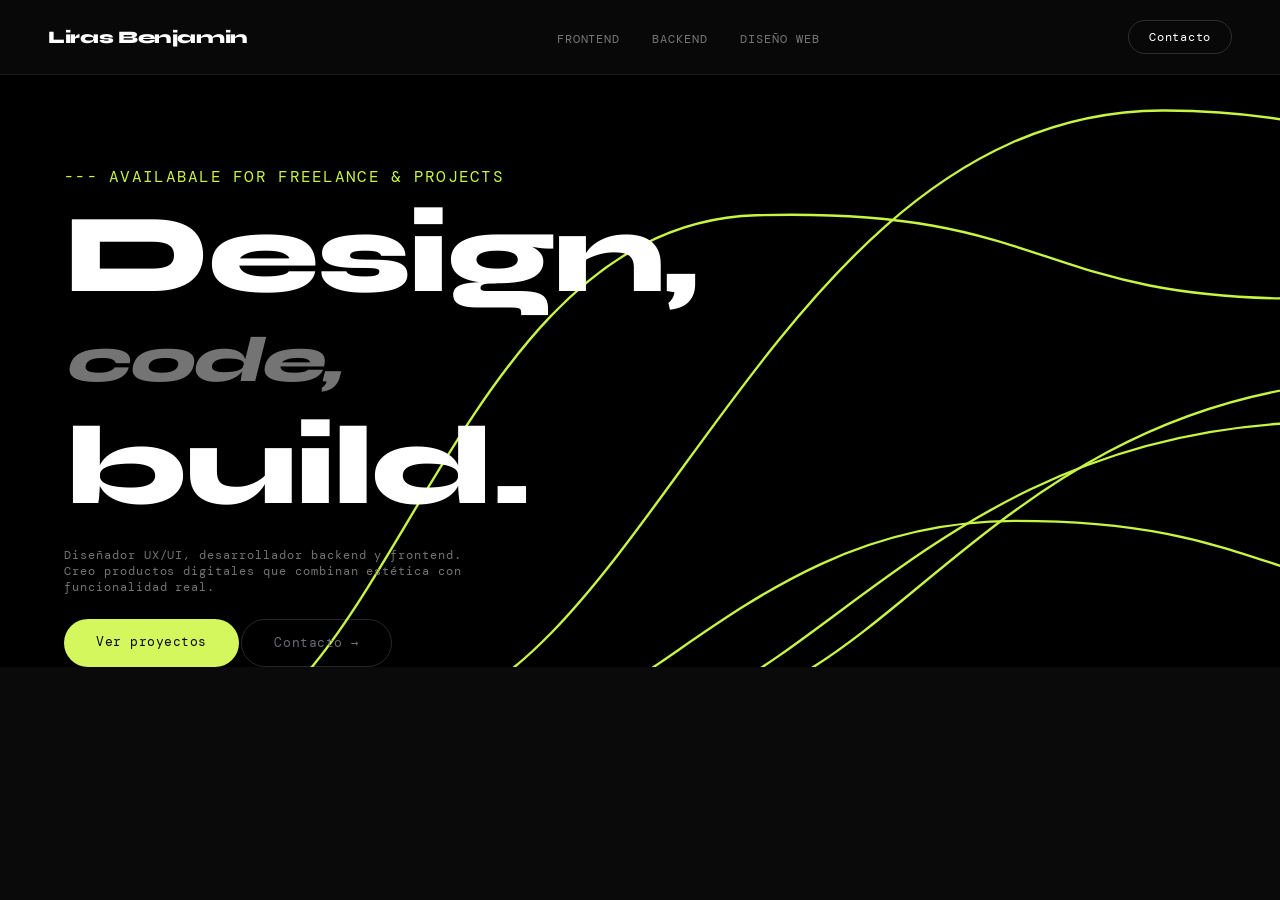
==== index.html @ fb59915f "Inicio completado empezamos con el about me" ====
<head>
<meta charset="UTF-8">
<meta name="viewport" content="width=device-width, initial-scale=1.0">
<title>Document</title>
<link rel="stylesheet" href="style.css">
<link rel="preconnect" href="https://fonts.googleapis.com">
<link rel="preconnect" href="https://fonts.gstatic.com" crossorigin>
<link href="https://fonts.googleapis.com/css2?family=Syne:wght@400;600;700;800&family=DM+Mono:ital,wght@0,300;0,400;1,300&family=DM+Sans:ital,wght@0,300;0,400;1,300&display=swap" rel="stylesheet">
</head>
<body>
    <header>
        <div class="headera">
            <a href="#" class="titulo">Liras Benjamin</a>
            <nav class="conocimientos">
            <ul class="listaHeader">
                <li><a href="">Frontend</a></li>
                <li><a href="">Backend</a></li>
                <li><a href="">Diseño Web</a></li>
            </ul>
            </nav>
            <a href="" class="header-cta">Contacto</a>
        </div>
    </header>
    <main>
        <div class="inicio">
            <div class="subtitulo">
                <a>--- AVAILABALE FOR FREELANCE & PROJECTS</a>
            </div>
            <div class="titulos">
                <h1 class="grande">Design,</h1>
                <h2 class="medio">code,</h2>
                <h1 class="grande">build.</h1>
            </div>
            <div class="descripcion">
                <p>Diseñador UX/UI, desarrollador backend y frontend. Creo productos digitales que combinan estética con funcionalidad real.</p>
            </div>
            <div class="botones">
                <a href="" class="btn-primary">Ver proyectos</a>
                <a href="" class="btn-ghost">Contacto →</a>
            </div>
        </div>
        <div class="about-me">
            <div class="detalle"></div>
        </div>
    </main>
</body>
---- style.css ----
* {
    margin: 0;
    padding: 0;
    box-sizing: border-box;
}

body {
    font-family: 'DM Sans', sans-serif;
    background-color: #0a0a0b;
}

h1, h2, h3 {
    font-family: 'Syne', sans-serif;
}

header {
    position: fixed;
    top: 0; left: 0; right: 0;
    z-index: 100;
    border-bottom: 1px solid rgba(255,255,255,0.07);
    background: rgba(10,10,11,0.85);
    backdrop-filter: blur(20px);
}

.headera {
    display: flex;
    flex-direction: row;
    align-items: center;
    justify-content: space-between;
    padding: 1.25rem 3rem;
}

.titulo {
    font-family: 'Syne', sans-serif;
    font-weight: 800;
    font-size: 1.1rem;
    letter-spacing: -0.02em;
    color: white;
    text-decoration: none;
}


.conocimientos {
    display: flex;
    align-items: center;
}

.listaHeader {
    display: flex;
    gap: 2rem;
    list-style: none;
}

.listaHeader li a {
    font-family: 'DM Mono', monospace;
    font-size: 0.75rem;
    color: rgba(255,255,255,0.45);
    text-decoration: none;
    letter-spacing: 0.08em;
    text-transform: uppercase;
    transition: color 0.2s;
}

.listaHeader li a:hover {
    color: #c8f542;
}

.header-cta {
    font-family: 'DM Mono', monospace;
    font-size: 0.75rem;
    padding: 0.5rem 1.25rem;
    border: 1px solid rgba(255,255,255,0.15);
    border-radius: 100px;
    color: white;
    text-decoration: none;
    letter-spacing: 0.06em;
    transition: all 0.2s;
}

.header-cta:hover {
    border-color: #c8f542;
    color: #c8f542;
}

main{
    padding-left: 5%;
    padding-top: 13%;
    background-image: url(images/Curve\ Line.svg);
    background-size: cover;
    min-width: 100%;
}

main .inicio{
    display: flex;
    flex-direction: column;
    justify-content: space-between;
}

main .inicio .subtitulo{
    color: #c8f542;
    font-family: 'DM Mono', monospace;
    font-size: 1em;
    letter-spacing: 0.08em;
    text-decoration: none;
}

main .inicio .titulos .grande{
    font-family: 'Syne', sans-serif;
    font-weight: 800;
    letter-spacing: -0.02em;
    color: white;
    font-size: 7em;
}
main .inicio .titulos .medio{
    font-family: 'Syne', sans-serif;
    font-weight: 800;
    letter-spacing: -0.02em;
    color: rgb(116, 116, 116);
    font-size: 4em;
    font-style: italic;
}

main .inicio .descripcion{
    padding-top: 1%;
    color: rgb(116, 116, 116);
    font-family: 'DM Mono', monospace;
    font-size: 0.75rem;
    letter-spacing: 0.08em;
    width: 35%;
}
.botones{
    padding-top: 2%;
    display: flex;
    justify-content: space-between;
    max-width: 27%;
}
.botones .btn-primary {
    font-family: 'DM Mono', monospace;
    font-size: 0.8rem;
    padding: 0.9rem 2rem;
    color: #0a0a0b;
    border: none;
    border-radius: 100px;
    cursor: pointer;
    letter-spacing: 0.04em;
    text-decoration: none;
    font-weight: 400;
    transition: all 0.2s;
    display: inline-block;
    background: #d4f75e;
  }

  .btn-primary:hover {
    background: #d4f75e;
    transform: translateY(-1px);
  }

  .btn-ghost {
    font-family: 'DM Mono', monospace;
    font-size: 0.8rem;
    padding: 0.9rem 2rem;
    background: transparent;
    color: #6b6b72;
    border: 1px solid rgba(255,255,255,0.15);
    border-radius: 100px;
    cursor: pointer;
    letter-spacing: 0.04em;
    text-decoration: none;
    transition: all 0.2s;
    display: inline-block;
  }

  .btn-ghost:hover {
    border-color: #6b6b72;
    color: #e8e6e1;;
  }
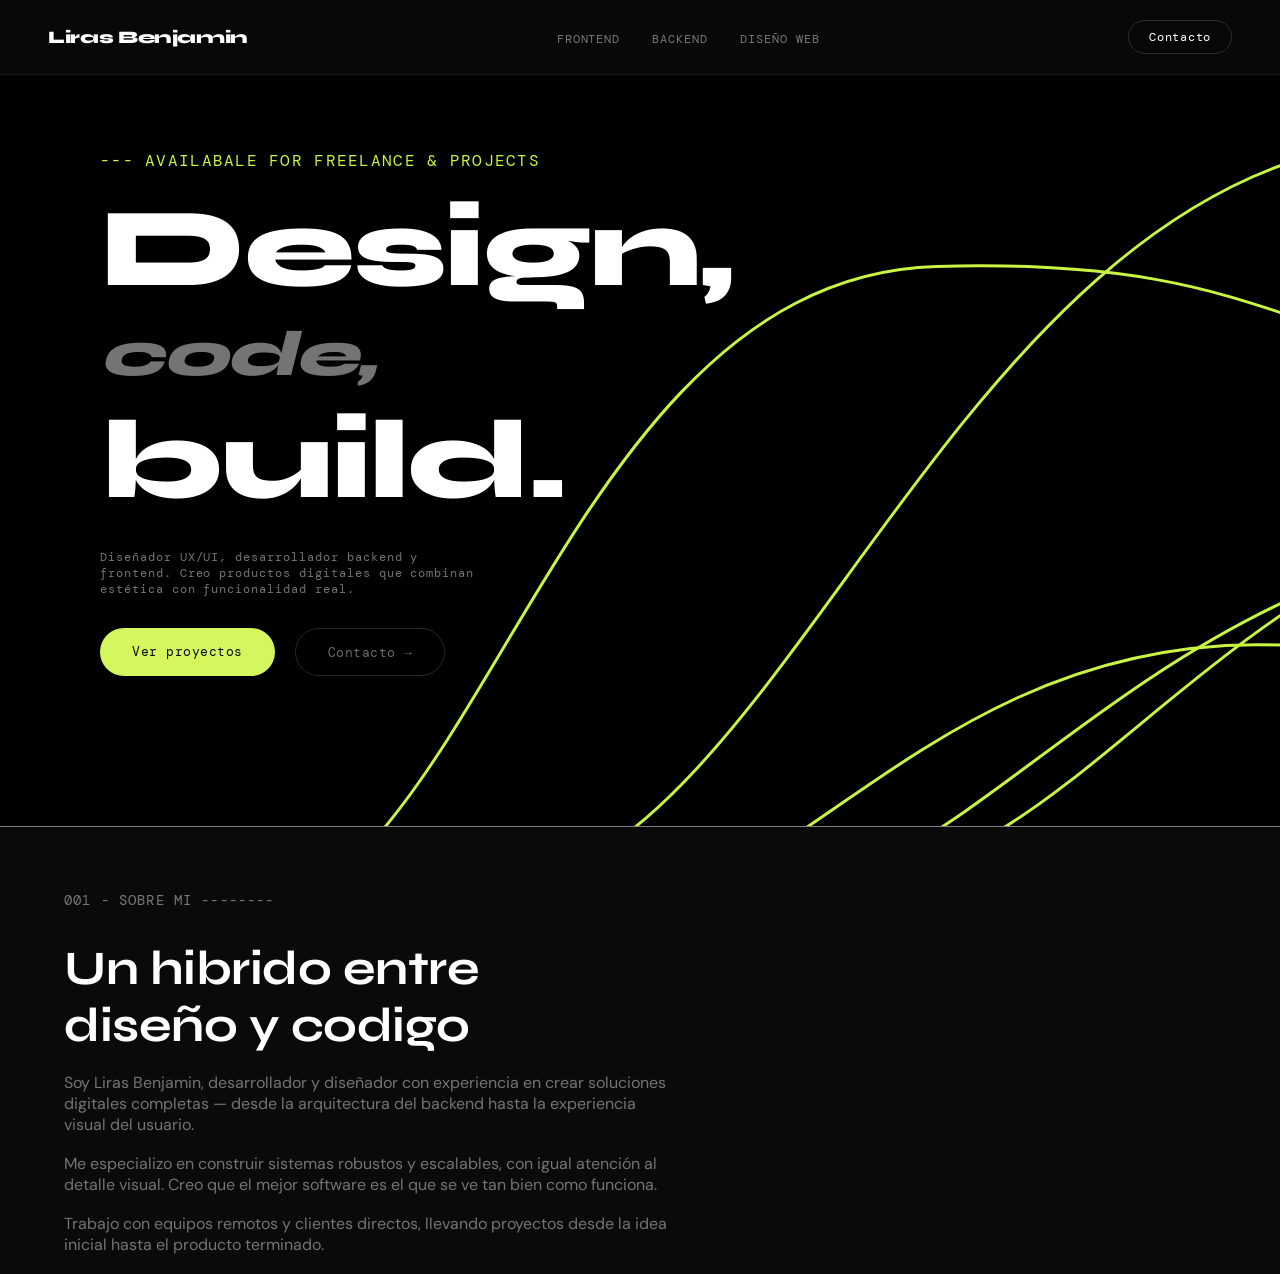
==== commit 4dedc95b: "Seguimos trabajnado en el about me falta terminar el grid" ====
--- a/index.html
+++ b/index.html
@@ -40,7 +40,25 @@
             </div>
         </div>
         <div class="about-me">
-            <div class="detalle"></div>
+            <div class="detalle">
+                <a href=""> 001 - SOBRE MI --------</a>
+            </div>
+            <div class="contenedor-about">
+                <div class="info">
+                    <div class="titulo-info">
+                        <h1>Un hibrido entre</h1>
+                        <h1>diseño y codigo</h1>
+                    </div>
+                    <div class="descripcion-info">
+                        <p>Soy Liras Benjamin, desarrollador y diseñador con experiencia en crear soluciones digitales completas — desde la arquitectura del backend hasta la experiencia visual del usuario.</p>
+                        <p>Me especializo en construir sistemas robustos y escalables, con igual atención al detalle visual. Creo que el mejor software es el que se ve tan bien como funciona.</p>
+                        <p>Trabajo con equipos remotos y clientes directos, llevando proyectos desde la idea inicial hasta el producto terminado.</p>
+                    </div>
+                </div>
+                <div class="grid-about">
+
+                </div>
+            </div>
         </div>
     </main>
 </body>
--- a/style.css
+++ b/style.css
@@ -83,17 +83,20 @@
 }
 
 main{
-    padding-left: 5%;
-    padding-top: 13%;
+    /* padding-left: 5%; */
+    /* padding-top: 13%; */
+    width: 100%;
+}
+
+main .inicio{
+    display: flex;
+    flex-direction: column;
+    justify-content: space-between;
+    gap: 10px;
+    border-bottom: 1px solid gray;
     background-image: url(images/Curve\ Line.svg);
     background-size: cover;
-    min-width: 100%;
-}
-
-main .inicio{
-    display: flex;
-    flex-direction: column;
-    justify-content: space-between;
+    padding: 150px 100px;
 }
 
 main .inicio .subtitulo{
@@ -131,8 +134,7 @@
 .botones{
     padding-top: 2%;
     display: flex;
-    justify-content: space-between;
-    max-width: 27%;
+    gap: 20px;
 }
 .botones .btn-primary {
     font-family: 'DM Mono', monospace;
@@ -148,14 +150,14 @@
     transition: all 0.2s;
     display: inline-block;
     background: #d4f75e;
-  }
-
-  .btn-primary:hover {
+}
+
+.btn-primary:hover {
     background: #d4f75e;
     transform: translateY(-1px);
-  }
-
-  .btn-ghost {
+}
+
+.btn-ghost {
     font-family: 'DM Mono', monospace;
     font-size: 0.8rem;
     padding: 0.9rem 2rem;
@@ -168,9 +170,49 @@
     text-decoration: none;
     transition: all 0.2s;
     display: inline-block;
-  }
-
-  .btn-ghost:hover {
+}
+
+.btn-ghost:hover {
     border-color: #6b6b72;
     color: #e8e6e1;;
-  }+}
+
+.about-me{
+    display: flex;
+    flex-direction: column;
+    padding-top: 5%;
+    padding-left: 5%;
+}
+
+.about-me .detalle a{
+    font-family: 'DM Mono', monospace;
+    font-size: 0.90rem;
+    color: rgba(255,255,255,0.45);
+    text-decoration: none;
+    letter-spacing: 0.08em;
+    text-transform: uppercase;
+}
+
+.about-me .contenedor-about{
+
+}
+
+.about-me .contenedor-about .info{
+    max-width: 50%;
+}
+
+.about-me .contenedor-about .info .titulo-info{
+    font-family: 'Syne', sans-serif;
+    font-weight: 800;
+    letter-spacing: -0.02em;
+    color: white;
+    font-size: 1.5em;
+    padding-top: 5%;
+    padding-bottom: 3%;
+}
+
+.about-me .contenedor-about .info .descripcion-info p{
+    color: rgb(116, 116, 116);
+    font-size: 1rem;
+    padding-bottom: 3%;
+}
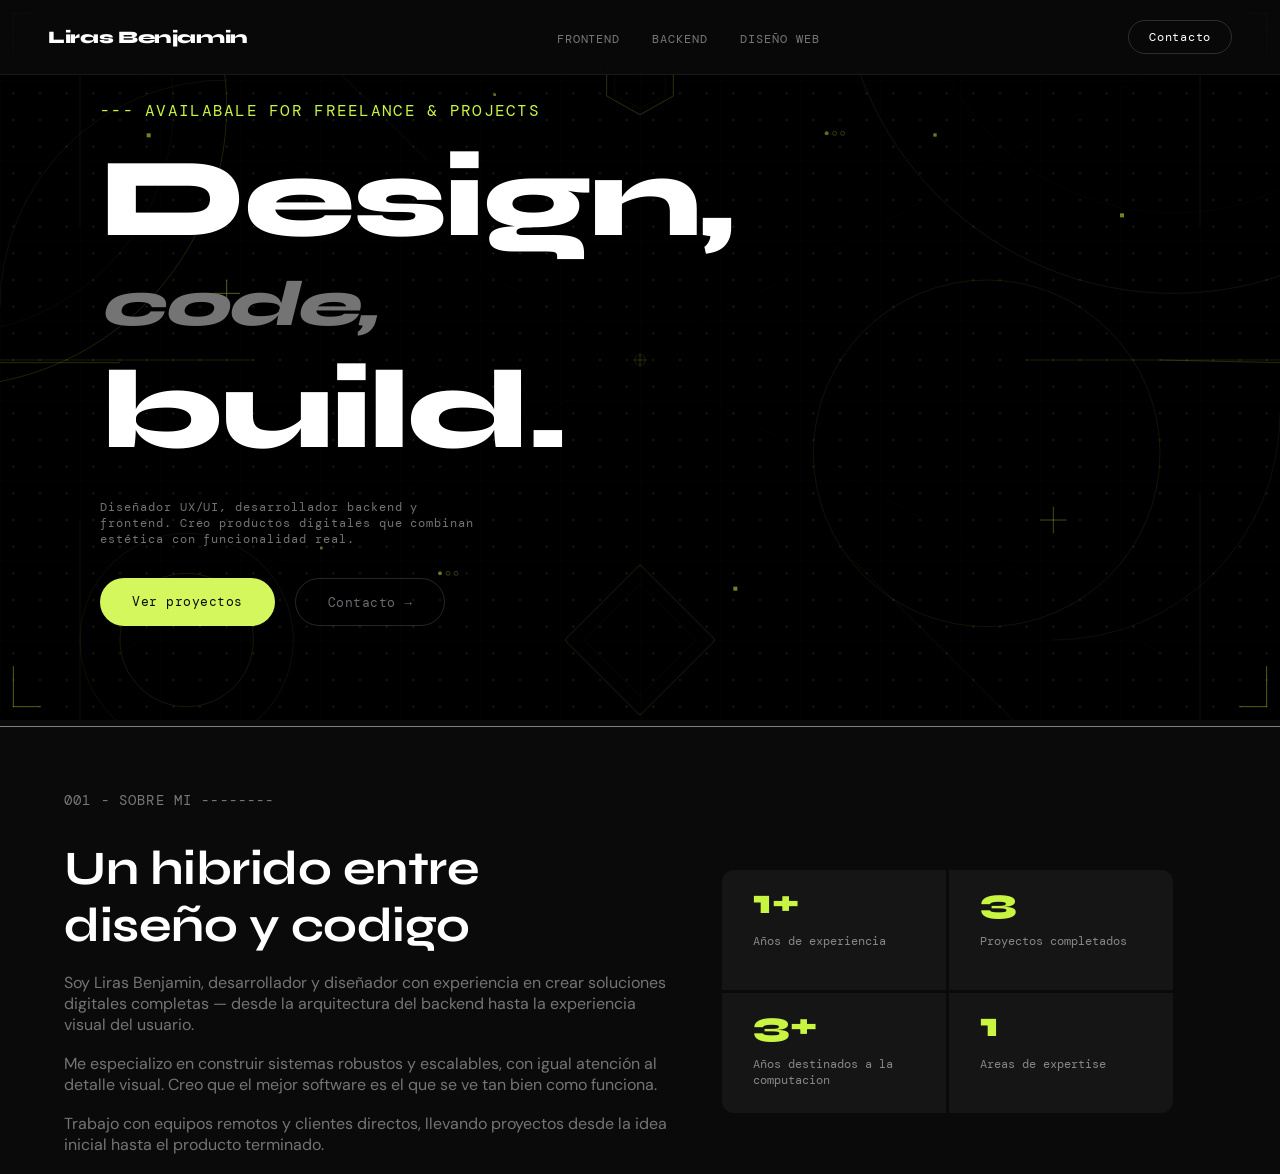
==== commit 66a88733: "About me hecho toca empezar con la seccion de mis conocimientos y habilidades" ====
--- a/index.html
+++ b/index.html
@@ -56,7 +56,22 @@
                     </div>
                 </div>
                 <div class="grid-about">
-
+                    <div class="item">
+                        <h1>1+</h1>
+                        <p>Años de experiencia</p>              
+                    </div>
+                    <div class="item">
+                        <h1>3</h1>
+                        <p>Proyectos completados</p>             
+                    </div>
+                    <div class="item">
+                        <h1>3+</h1>
+                        <p>Años destinados a la computacion</p>         
+                    </div>
+                    <div class="item">
+                        <h1>1</h1>
+                        <p>Areas de expertise</p>          
+                    </div>
                 </div>
             </div>
         </div>
--- a/style.css
+++ b/style.css
@@ -94,9 +94,9 @@
     justify-content: space-between;
     gap: 10px;
     border-bottom: 1px solid gray;
-    background-image: url(images/Curve\ Line.svg);
-    background-size: cover;
-    padding: 150px 100px;
+    background-image: url(images/portfolio_background_preview.svg);
+    background-repeat: no-repeat;
+    padding: 100px 100px;
 }
 
 main .inicio .subtitulo{
@@ -194,7 +194,10 @@
 }
 
 .about-me .contenedor-about{
-
+    display: flex;
+    flex-direction: row;
+    gap: 50px;
+    align-items: center;
 }
 
 .about-me .contenedor-about .info{
@@ -215,4 +218,66 @@
     color: rgb(116, 116, 116);
     font-size: 1rem;
     padding-bottom: 3%;
+}
+
+.grid-about{
+    display: grid;
+    grid-template-columns: repeat(2, 1fr);
+    gap: 3px;
+    border-radius: 12px;  
+    overflow: hidden;
+}
+
+.item {
+    background: rgba(31, 31, 31, 0.534);
+    display: flex;
+    flex-direction: column;
+    justify-content: flex-start;    
+    align-items: flex-start;
+    padding: 5%;
+    position: relative;
+    height: 120px;
+}
+
+.item::after {
+    content: '';
+    position: absolute;
+    bottom: 0;
+    left: 0;
+    width: 0%;
+    height: 1px;
+    background: #c8f542;
+    transition: width 0.4s ease;
+}
+/* Alternativa para un hover en mobile */
+.item:active::after { 
+    width: 100%;
+}
+
+.item:hover {
+    background: rgba(31, 31, 31, 0.315);
+    display: flex;
+    flex-direction: column;
+    justify-content: flex-start;    
+    align-items: flex-start;
+    padding: 5%;
+}
+
+.item:hover::after {
+    width: 100%;
+}
+.item h1{
+    font-family: 'Syne', sans-serif;
+    font-weight: 800;
+    letter-spacing: -0.02em;
+    font-size: 35px;
+    color: #c8f542;
+    margin-left: 10%;
+}
+.item p{
+    font-family: 'DM Mono', monospace;
+    font-size: 12px;
+    color: rgba(255, 252, 252, 0.493);
+    margin-top: 10px;
+    margin-left: 10%;
 }
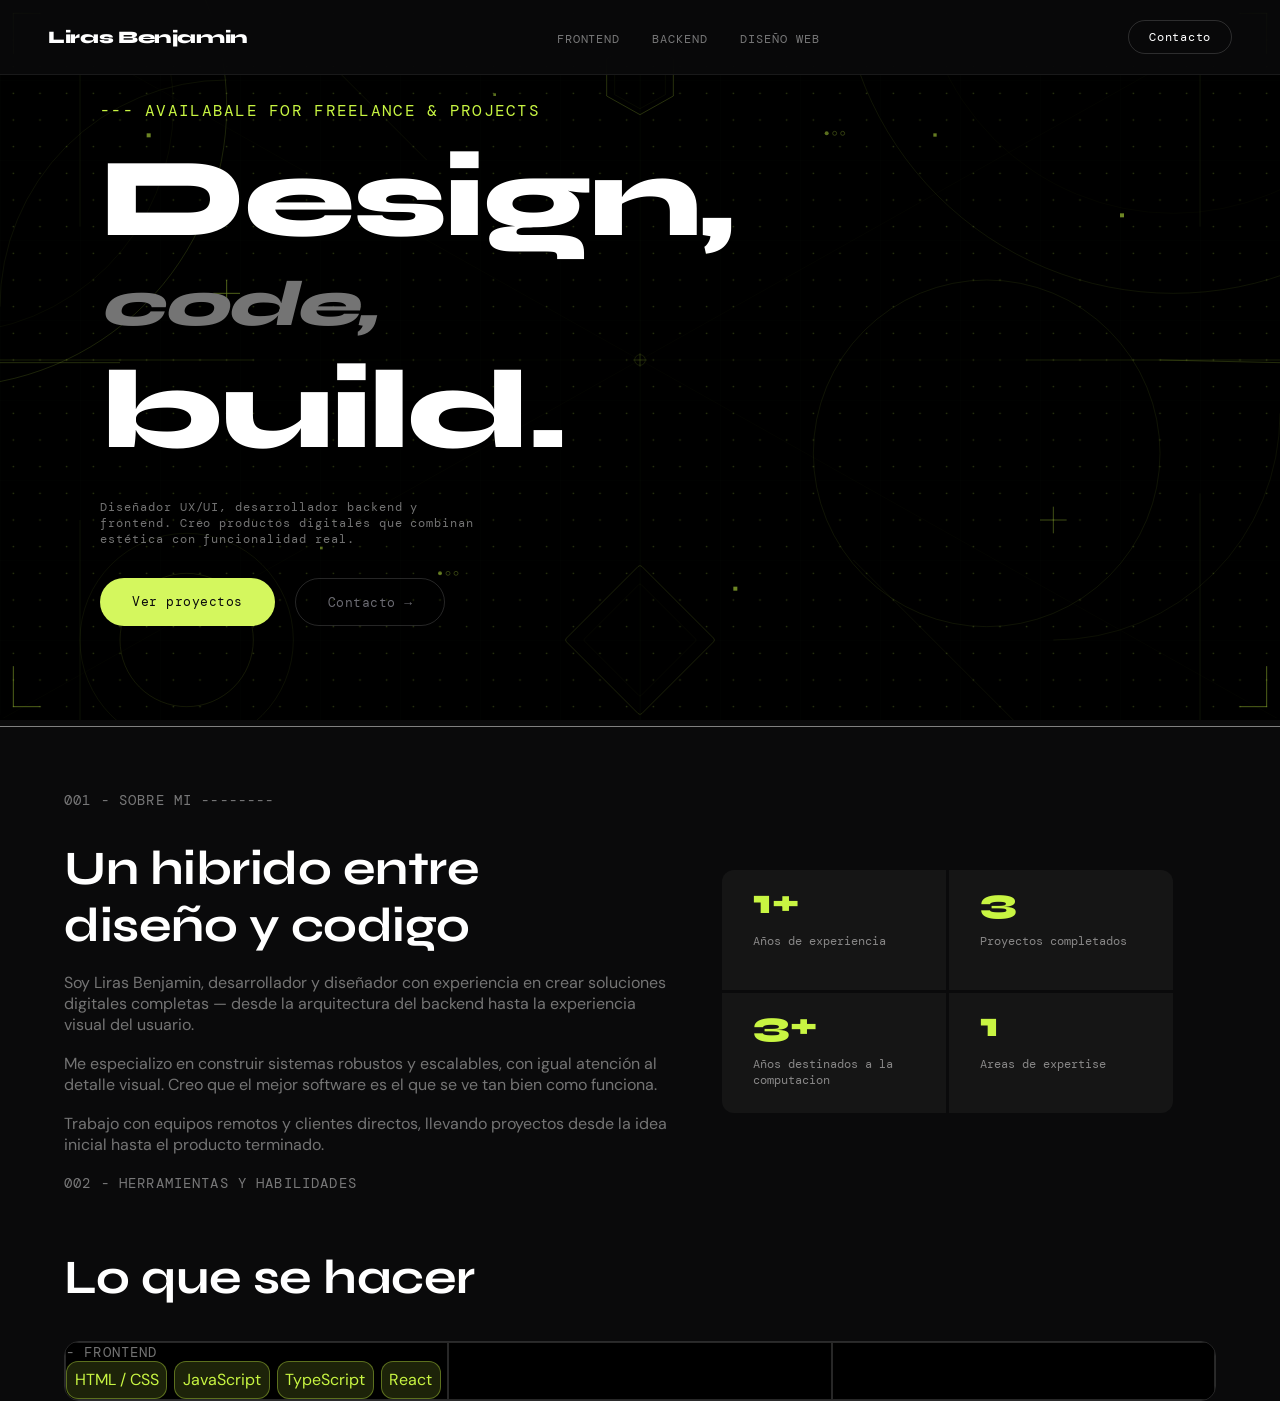
==== commit aca042b9: "Empezamos con la parte de herramientas y habilidades" ====
--- a/index.html
+++ b/index.html
@@ -75,5 +75,28 @@
                 </div>
             </div>
         </div>
+        <div class="herramientas-habilidades">
+            <div class="detalle">
+                <a href="">002 - Herramientas y habilidades</a>
+            </div>
+            <div class="titulo">
+                <h1>Lo que se hacer</h1>
+            </div>
+            <div class="grid-herramientas">
+                <div class="card-herramientas">
+                    <div class="subtitulo">
+                        <a href=""> - Frontend</a>
+                    </div>
+                    <div class="contenedor-herramientas">
+                        <div class="item2">HTML / CSS</div>
+                        <div class="item2">JavaScript</div>
+                        <div class="item2">TypeScript</div>
+                        <div class="item2">React</div>
+                    </div>
+                </div>
+                <div class="card-herramientas"></div>
+                <div class="card-herramientas"></div>
+            </div>
+        </div>
     </main>
 </body>
--- a/style.css
+++ b/style.css
@@ -280,4 +280,67 @@
     color: rgba(255, 252, 252, 0.493);
     margin-top: 10px;
     margin-left: 10%;
-}+}
+
+.herramientas-habilidades{
+    display: flex;
+    flex-direction: column;
+    margin-left: 5%;
+    margin-right: 5%;
+}
+
+.herramientas-habilidades .detalle a{
+    font-family: 'DM Mono', monospace;
+    font-size: 0.90rem;
+    color: rgba(255,255,255,0.45);
+    text-decoration: none;
+    letter-spacing: 0.08em;
+    text-transform: uppercase;
+}
+
+.herramientas-habilidades .titulo{
+    font-family: 'Syne', sans-serif;
+    font-weight: 800;
+    letter-spacing: -0.02em;
+    color: white;
+    font-size: 1.5em;
+    padding-top: 5%;
+    padding-bottom: 3%;
+}
+
+.grid-herramientas{
+    display: grid;
+    grid-template-columns: repeat(3, 1fr);
+    border: 1px solid rgba(70, 70, 70, 0.568);
+    border-radius: 15px;  
+    overflow: hidden;
+    
+}
+
+.grid-herramientas .card-herramientas{
+    display: flex;
+    flex-direction: column;
+    background-color: black;
+    border: 1px solid rgba(70, 70, 70, 0.568);
+}
+.grid-herramientas .card-herramientas .subtitulo a{
+    font-family: 'DM Mono', monospace;
+    font-size: 0.90rem;
+    color: rgba(255,255,255,0.45);
+    text-decoration: none;
+    letter-spacing: 0.08em;
+    text-transform: uppercase;
+    
+}
+.grid-herramientas .card-herramientas .contenedor-herramientas{
+    display: flex;
+    gap: 7px;
+}
+
+.item2 {
+    background: #3541128c;
+    border: 1px solid #c8f5425e;
+    padding: 2%;
+    border-radius: 12px;
+    color: #c8f542;
+}
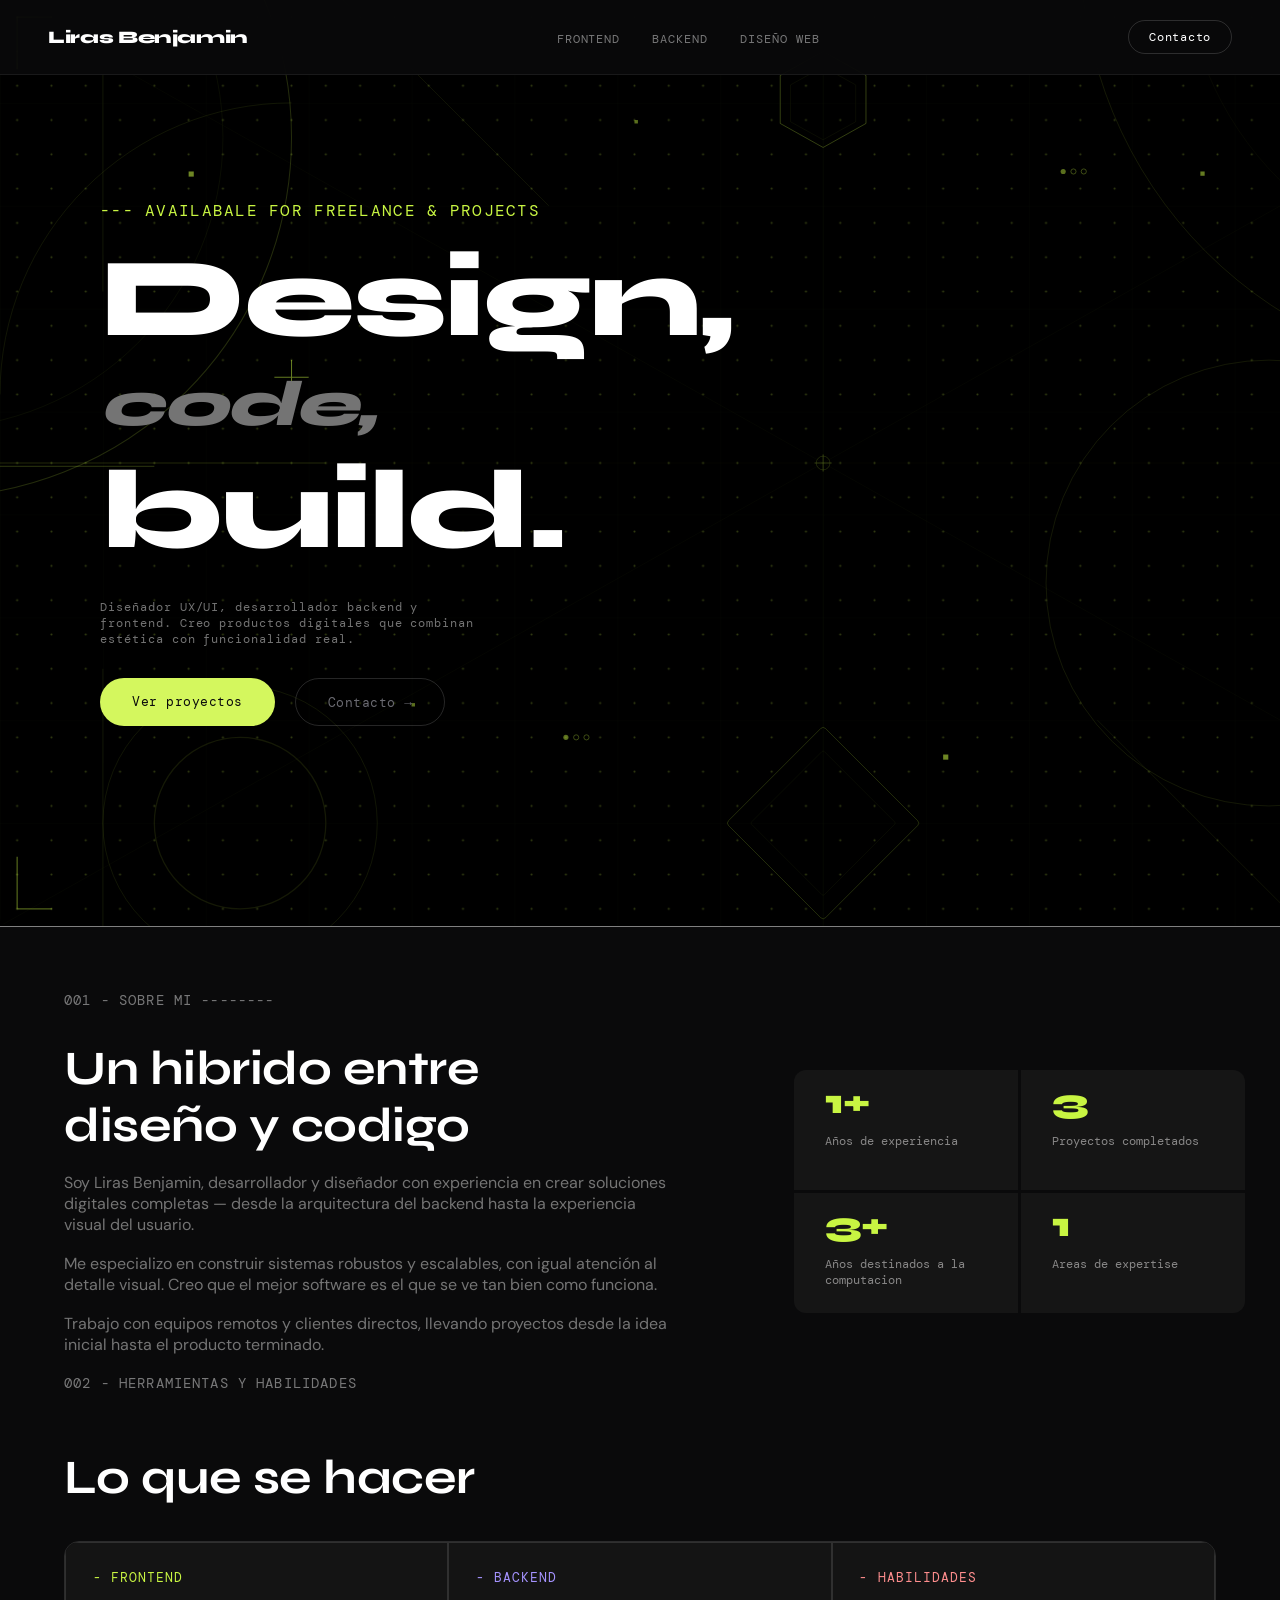
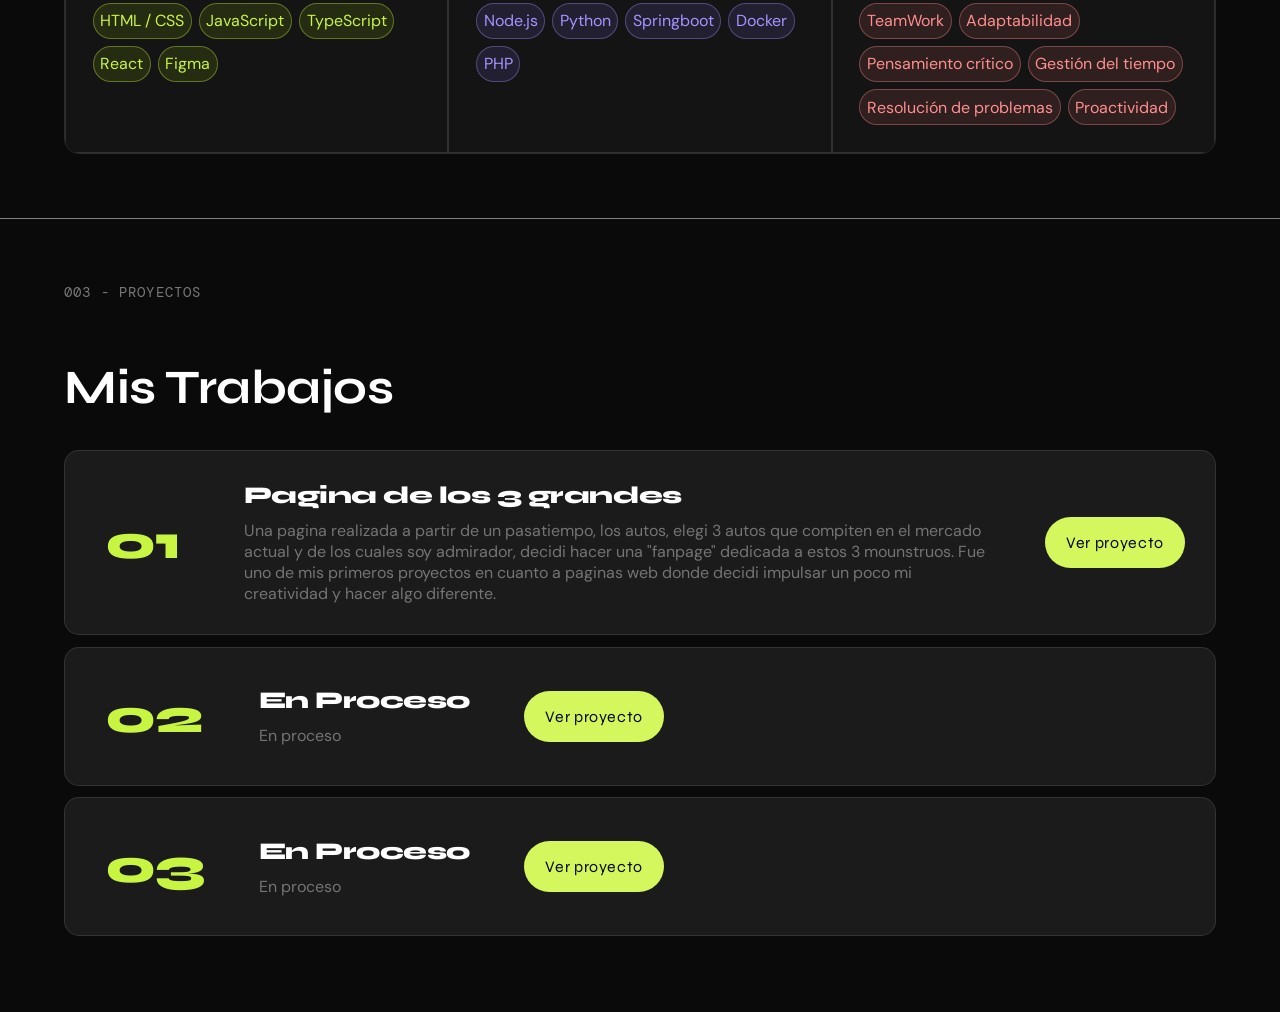
==== commit 67de413d: "Parte de proyectos casi terminada" ====
--- a/index.html
+++ b/index.html
@@ -92,10 +92,70 @@
                         <div class="item2">JavaScript</div>
                         <div class="item2">TypeScript</div>
                         <div class="item2">React</div>
+                        <div class="item2">Figma</div>
                     </div>
                 </div>
-                <div class="card-herramientas"></div>
-                <div class="card-herramientas"></div>
+                <div class="card-herramientas">
+                    <div class="subtitulo-backend">
+                        <a href=""> - Backend</a>
+                    </div>
+                    <div class="contenedor-herramientas">
+                        <div class="item2-backend">Node.js</div>
+                        <div class="item2-backend">Python</div>
+                        <div class="item2-backend">Springboot</div>
+                        <div class="item2-backend">Docker</div>
+                        <div class="item2-backend">PHP</div>
+                    </div>
+                </div>
+                <div class="card-herramientas">
+                    <div class="subtitulo-habilidades">
+                        <a href=""> - Habilidades</a>
+                    </div>
+                    <div class="contenedor-herramientas">
+                        <div class="item2-habilidades">TeamWork</div>
+                        <div class="item2-habilidades">Adaptabilidad</div>
+                        <div class="item2-habilidades">Pensamiento crítico</div>
+                        <div class="item2-habilidades">Gestión del tiempo</div>
+                        <div class="item2-habilidades">Resolución de problemas</div>
+                        <div class="item2-habilidades">Proactividad</div>
+                    </div>
+                </div>
+            </div>
+        </div>
+        <div class="proyectos">
+            <div class="detalle">
+                <a href="">003 - Proyectos</a>
+            </div>
+            <div class="titulo"><h1>Mis Trabajos</h1></div>
+            <div class="card-proyecto">
+                <div class="porque">
+                    <h1 class="numero">01</h1>
+                    <div class="porque-columna">
+                        <h1>Pagina de los 3 grandes</h1>
+                        <div class="descripcion-porque"><p>Una pagina realizada a partir de un pasatiempo, los autos, elegi 3 autos que compiten en el mercado actual y de los cuales soy admirador, decidi hacer una "fanpage" dedicada a estos 3 mounstruos. Fue uno de mis primeros proyectos en cuanto a paginas web donde decidi impulsar un poco mi creatividad y hacer algo diferente.</p></div>
+                    </div>
+                    <div><a href="" class="btn-primary">Ver proyecto</a></div>
+                </div>
+            </div>
+            <div class="card-proyecto">
+                <div class="porque">
+                    <h1 class="numero">02</h1>
+                    <div class="porque-columna">
+                        <h1>En Proceso</h1>
+                        <div class="descripcion-porque"><p>En proceso</p></div>
+                    </div>
+                    <div><a href="" class="btn-primary">Ver proyecto</a></div>
+                </div>
+            </div>
+            <div class="card-proyecto">
+                <div class="porque">
+                    <h1 class="numero">03</h1>
+                    <div class="porque-columna">
+                        <h1>En Proceso</h1>
+                        <div class="descripcion-porque"><p>En proceso</p></div>
+                    </div>
+                    <div><a href="" class="btn-primary">Ver proyecto</a></div>
+                </div>
             </div>
         </div>
     </main>
--- a/style.css
+++ b/style.css
@@ -96,7 +96,9 @@
     border-bottom: 1px solid gray;
     background-image: url(images/portfolio_background_preview.svg);
     background-repeat: no-repeat;
-    padding: 100px 100px;
+    padding: 200px 100px;
+    background-size: cover;
+
 }
 
 main .inicio .subtitulo{
@@ -136,7 +138,7 @@
     display: flex;
     gap: 20px;
 }
-.botones .btn-primary {
+.btn-primary {
     font-family: 'DM Mono', monospace;
     font-size: 0.8rem;
     padding: 0.9rem 2rem;
@@ -196,7 +198,7 @@
 .about-me .contenedor-about{
     display: flex;
     flex-direction: row;
-    gap: 50px;
+    gap: 10%;
     align-items: center;
 }
 
@@ -285,8 +287,10 @@
 .herramientas-habilidades{
     display: flex;
     flex-direction: column;
-    margin-left: 5%;
-    margin-right: 5%;
+    padding-left: 5%;
+    padding-right: 5%;
+    padding-bottom: 5%;
+    border-bottom: gray solid 1px;
 }
 
 .herramientas-habilidades .detalle a{
@@ -320,20 +324,24 @@
 .grid-herramientas .card-herramientas{
     display: flex;
     flex-direction: column;
-    background-color: black;
+    background-color: rgb(20, 20, 20);
     border: 1px solid rgba(70, 70, 70, 0.568);
+    padding: 7%;
+}
+.grid-herramientas .card-herramientas .subtitulo{
+    padding-bottom: 5%;
 }
 .grid-herramientas .card-herramientas .subtitulo a{
     font-family: 'DM Mono', monospace;
-    font-size: 0.90rem;
-    color: rgba(255,255,255,0.45);
-    text-decoration: none;
-    letter-spacing: 0.08em;
-    text-transform: uppercase;
-    
+    font-size: 0.80rem;
+    color: #c8f542  ;
+    text-decoration: none;
+    letter-spacing: 0.08em;
+    text-transform: uppercase;
 }
 .grid-herramientas .card-herramientas .contenedor-herramientas{
     display: flex;
+    flex-wrap: wrap;
     gap: 7px;
 }
 
@@ -341,6 +349,122 @@
     background: #3541128c;
     border: 1px solid #c8f5425e;
     padding: 2%;
-    border-radius: 12px;
-    color: #c8f542;
-}
+    border-radius: 20px;
+    color: #c8f542;
+}
+
+.grid-herramientas .card-herramientas .subtitulo-backend{
+    padding-bottom: 5%;
+}
+.grid-herramientas .card-herramientas .subtitulo-backend a{
+    font-family: 'DM Mono', monospace;
+    font-size: 0.80rem;
+    color: #a593ff;
+    text-decoration: none;
+    letter-spacing: 0.08em;
+    text-transform: uppercase;
+}
+.item2-backend {
+    background: #2f2a478c;
+    border: 1px solid #a593ff5e;
+    padding: 2%;
+    border-radius: 20px;
+    color: #a593ff;
+}
+
+.grid-herramientas .card-herramientas .subtitulo-habilidades{
+    padding-bottom: 5%;
+}
+.grid-herramientas .card-herramientas .subtitulo-habilidades a{
+    font-family: 'DM Mono', monospace;
+    font-size: 0.80rem;
+    color: #ff8e8e;
+    text-decoration: none;
+    letter-spacing: 0.08em;
+    text-transform: uppercase;
+}
+.item2-habilidades {
+    background: #4728288c;
+    border: 1px solid #ff8e8e5e;
+    padding: 2%;
+    border-radius: 20px;
+    color: #ff8e8e;
+}
+
+.proyectos{
+    display: flex;
+    flex-direction: column;
+    padding: 5% 5%;
+}
+.proyectos .detalle a{
+    font-family: 'DM Mono', monospace;
+    font-size: 0.90rem;
+    color: rgba(255,255,255,0.45);
+    text-decoration: none;
+    letter-spacing: 0.08em;
+    text-transform: uppercase;
+}  
+.proyectos .titulo{
+    font-family: 'Syne', sans-serif;
+    font-weight: 800;
+    letter-spacing: -0.02em;
+    color: white;
+    font-size: 1.5em;
+    padding-top: 5%;
+    padding-bottom: 3%;
+}
+.proyectos .porque{
+    display: flex;
+    flex-direction: row;
+    gap: 5%;
+    align-items: center;
+}
+.proyectos .card-proyecto{
+    background-color: rgb(27, 27, 27);
+    border: 1px solid rgba(70, 70, 70, 0.568);
+    border-radius: 15px;    
+    padding: 30px;
+    margin-bottom: 1%;
+}
+.proyectos .porque .numero{
+    font-family: 'Syne', sans-serif;
+    font-weight: 800;
+    letter-spacing: -0.02em;
+    color: #c8f542;
+    font-size: 3em;
+    background-color: rgb(27, 27, 27);
+    padding: 10px;
+    max-width: 10%;
+    border-radius: 10%;
+    flex-shrink: 0;
+}
+.proyectos .porque .porque-columna{
+    display: flex;
+    flex-direction: column;
+    gap: 10px;
+    max-width: 70%;
+}
+.proyectos .porque .porque-columna h1{
+    font-family: 'Syne', sans-serif;
+    font-weight: 800;
+    letter-spacing: -0.02em;
+    color: white;
+    font-size: 1.5em;
+}
+.proyectos .porque .porque-columna .descripcion-porque p{
+    color: rgb(116, 116, 116);
+    font-size: 1rem;
+}
+
+.porque .btn-primary {
+    display: flex;
+    justify-content: center;
+    align-items: center;
+    width: 140px;
+    padding: 16px 20px;
+    font-family: 'Syne', sans-serif;
+    white-space: nowrap; 
+    font-size: 1rem;
+    margin-left: auto;
+    flex-shrink: 0; /*Evita que el botón se achique porque le pinta*/
+}
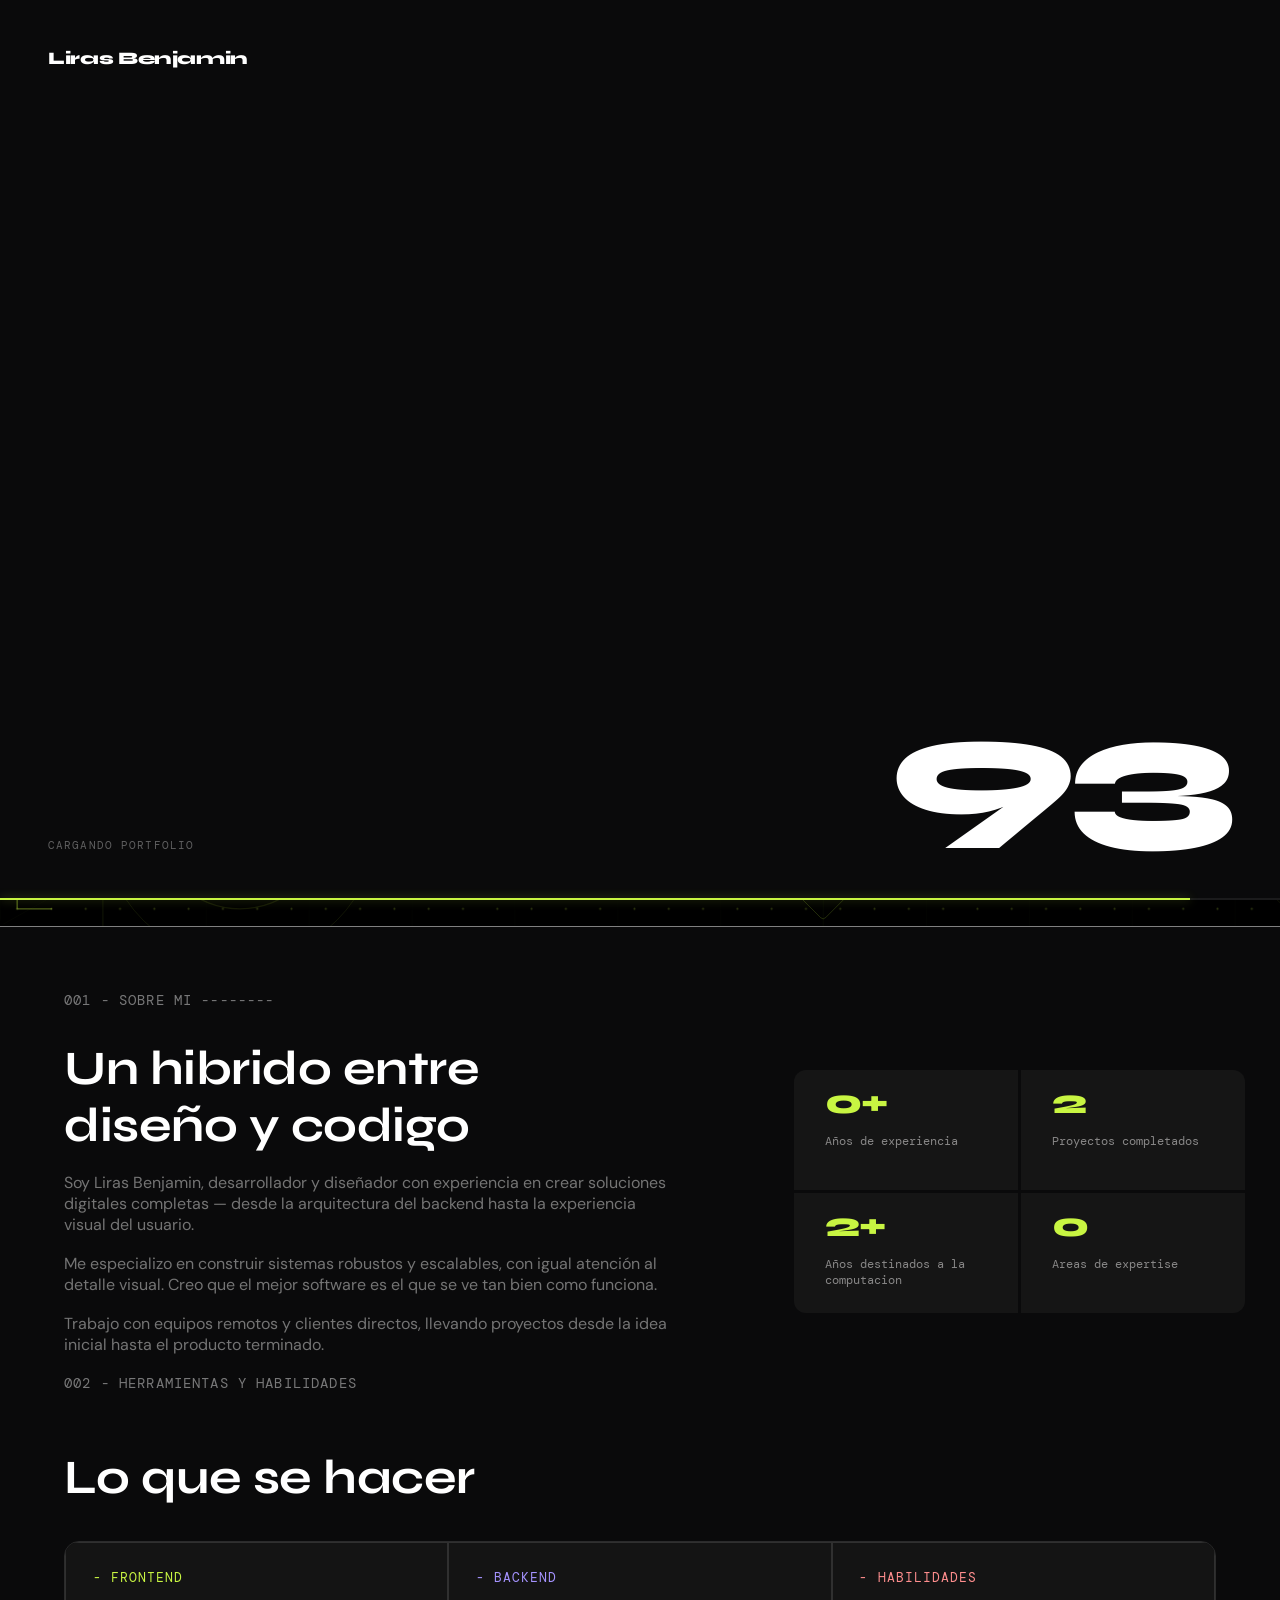
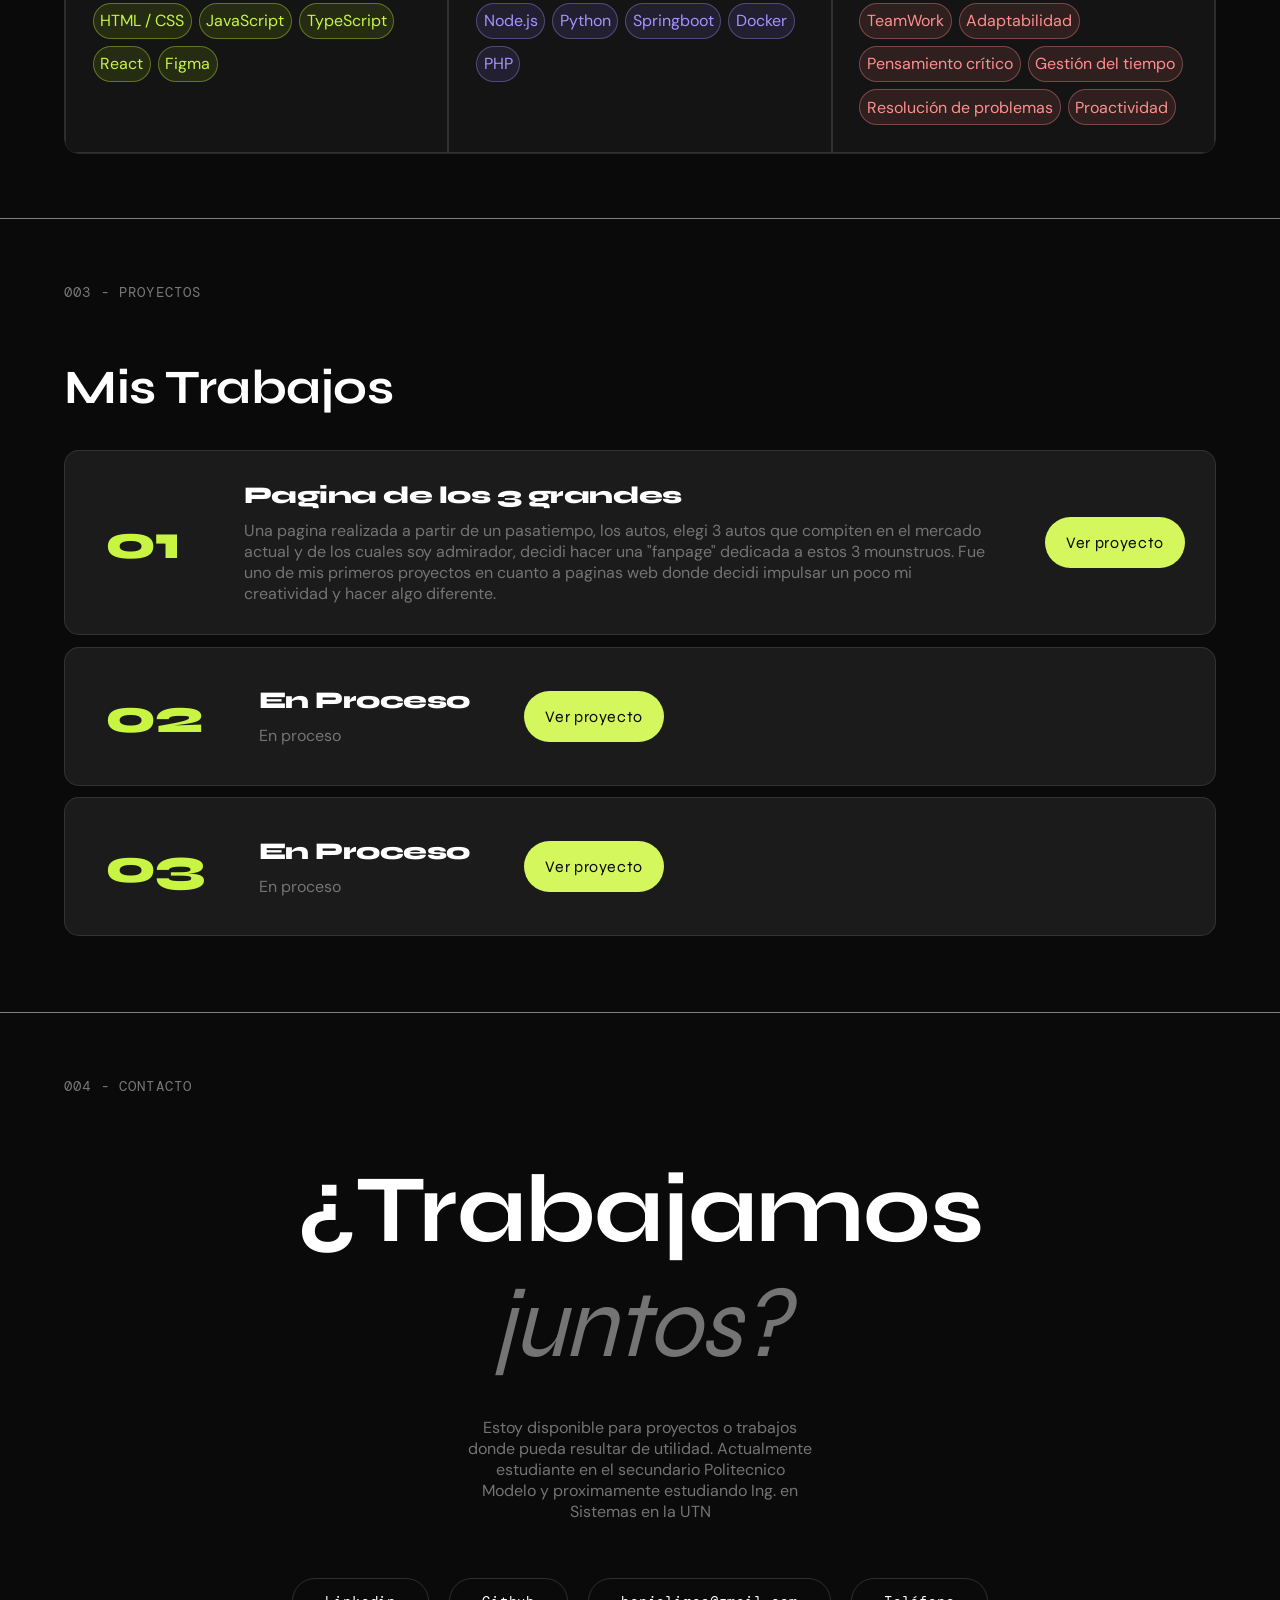
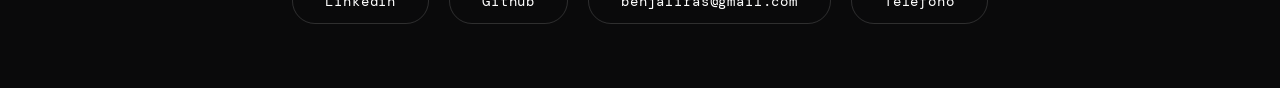
==== commit cf8abfd7: "Agregada seccion de contacto, para terminar falta agregar footer y cambiar algunos fondos" ====
--- a/index.html
+++ b/index.html
@@ -8,6 +8,17 @@
 <link href="https://fonts.googleapis.com/css2?family=Syne:wght@400;600;700;800&family=DM+Mono:ital,wght@0,300;0,400;1,300&family=DM+Sans:ital,wght@0,300;0,400;1,300&display=swap" rel="stylesheet">
 </head>
 <body>
+    <!-- uso id para despues llamarlo mas facil en el script -->
+    <div id="loader">
+    <div class="loader-name">Liras Benjamin</div>
+    <div class="loader-bottom">
+        <div class="loader-label">Cargando portfolio</div>
+        <div class="loader-percent" id="loaderPercent">0</div>
+    </div>
+    <div class="loader-bar-track">
+        <div class="loader-bar-fill" id="loaderBarFill"></div>
+    </div>
+    </div>
     <header>
         <div class="headera">
             <a href="#" class="titulo">Liras Benjamin</a>
@@ -158,5 +169,202 @@
                 </div>
             </div>
         </div>
+        <div class="contacto">
+            <div class="detalle">
+                <a href="">004 - Contacto</a>
+            </div>
+            <div class="contenedor-cta">
+                <div class="titulos">
+                    <h1 class="grande">¿Trabajamos</h1>
+                    <h2 class="medio">juntos?</h2>
+                </div>
+                <div class="descripcion">
+                    <p>Estoy disponible para proyectos o trabajos donde pueda resultar de utilidad. Actualmente estudiante en el secundario Politecnico Modelo y proximamente estudiando Ing. en Sistemas en la UTN</p>
+                </div>
+                <div class="contacto-botones">
+                    <a href="" class="header-cta">Linkedin</a>
+                    <a href="" class="header-cta">Github</a>
+                    <a href="" class="header-cta">benjaliras@gmail.com</a>
+                    <a href="" class="header-cta">Teléfono</a>
+                </div>
+            </div>
+        </div>
     </main>
+
+
+
+
+
+
+
+
+
+
+    <script>
+        // ─── 0. LOADER ────────────────────────────────────────────────────────────
+        const loader = document.getElementById("loader");
+        const loaderPercent = document.getElementById("loaderPercent");
+        const loaderBarFill = document.getElementById("loaderBarFill");
+        
+        let current = 0;
+        const duration = 1800; // ms totales del loader
+        const interval = 30;   // cada cuánto ms actualiza
+        const steps = duration / interval;
+        const increment = 100 / steps;
+        
+        // Velocidad no lineal: arranca rápido, frena al final
+        function easeProgress(t) {
+            return t < 0.7 ? t / 0.7 * 85 : 85 + ((t - 0.7) / 0.3) * 15;
+        }
+        
+        let step = 0;
+        const loaderInterval = setInterval(() => {
+            step++;
+            const t = Math.min(step / steps, 1);
+            current = Math.floor(easeProgress(t));
+            loaderPercent.textContent = current;
+            loaderBarFill.style.width = current + "%";
+        
+            if (t >= 1) {
+            clearInterval(loaderInterval);
+            loaderPercent.textContent = "100";
+            loaderBarFill.style.width = "100%";
+        
+            // Pequeña pausa en 100 antes de salir
+            setTimeout(() => {
+                loader.classList.add("exit");
+                // Dispara las animaciones de entrada cuando termina la cortina
+                setTimeout(triggerPageLoad, 600);
+            }, 300);
+            }
+        }, interval);
+        
+        function triggerPageLoad() {
+        
+        // ─── 0. PAGE LOAD ANIMATION ───────────────────────────────────────────────
+        const loadSequence = [
+            { el: document.querySelector("header"),               delay: 0   },
+            { el: document.querySelector(".inicio .subtitulo"),   delay: 150 },
+            { el: document.querySelector(".grande"),              delay: 280 },
+            { el: document.querySelector(".medio"),               delay: 400 },
+            { el: document.querySelectorAll(".grande")[1],        delay: 500 },
+            { el: document.querySelector(".inicio .descripcion"), delay: 620 },
+            { el: document.querySelector(".botones"),             delay: 720 },
+        ];
+        
+        loadSequence.forEach(({ el, delay }) => {
+            if (!el) return;
+            el.classList.add("load-hidden");
+            setTimeout(() => {
+            el.classList.remove("load-hidden");
+            el.classList.add("load-animate");
+            }, delay);
+        });
+        
+        } // end triggerPageLoad
+        
+        
+        // ─── 1. SCROLL PROGRESS BAR ───────────────────────────────────────────────
+        const progressBar = document.createElement('div');
+        progressBar.style.cssText = `
+            position: fixed; top: 0; left: 0; height: 2px; width: 0%;
+            background: #c8f542; z-index: 9999;
+            transition: width 0.1s linear;
+            box-shadow: 0 0 8px #c8f54280;
+        `;
+        document.body.appendChild(progressBar);
+        
+        window.addEventListener('scroll', () => {
+            const scrolled = window.scrollY;
+            const total = document.documentElement.scrollHeight - window.innerHeight;
+            progressBar.style.width = (scrolled / total * 100) + '%';
+        });
+        
+        
+        // ─── 2. FADE + SLIDE-UP AL ENTRAR AL VIEWPORT ─────────────────────────────
+        // Elementos que queremos animar al hacer scroll
+        const animTargets = [
+            '.about-me .detalle',
+            '.about-me .contenedor-about .info',
+            '.grid-about .item',
+            '.herramientas-habilidades .detalle',
+            '.herramientas-habilidades .titulo',
+            '.grid-herramientas .card-herramientas',
+            '.proyectos .detalle',
+            '.proyectos .titulo',
+            '.proyectos .card-proyecto',
+        ];
+        
+        // Estado inicial: invisible y desplazado hacia abajo
+        const style = document.createElement('style');
+        style.textContent = `
+            .anim-hidden {
+            opacity: 0;
+            transform: translateY(32px);
+            transition: opacity 0.65s cubic-bezier(.22,1,.36,1), transform 0.65s cubic-bezier(.22,1,.36,1);
+            }
+            .anim-visible {
+            opacity: 1 !important;
+            transform: translateY(0) !important;
+            }
+        `;
+        document.head.appendChild(style);
+        
+        const allElements = [];
+        animTargets.forEach(selector => {
+            document.querySelectorAll(selector).forEach((el, i) => {
+            el.classList.add('anim-hidden');
+            // Delay escalonado por grupo
+            el.style.transitionDelay = `${i * 0.08}s`;
+            allElements.push(el);
+            });
+        });
+        
+        const observer = new IntersectionObserver((entries) => {
+            entries.forEach(entry => {
+            if (entry.isIntersecting) {
+                entry.target.classList.add('anim-visible');
+                observer.unobserve(entry.target); // solo anima una vez
+            }
+            });
+        }, { threshold: 0.12 });
+        
+        allElements.forEach(el => observer.observe(el));
+        
+        
+        // ─── 3. CONTADORES ANIMADOS ────────────────────────────────────────────────
+        // Busca los h1 dentro de .item y anima el número
+        const counters = document.querySelectorAll('.item h1');
+        
+        function animateCounter(el) {
+            const raw = el.textContent.trim();          // e.g. "3+" o "1"
+            const suffix = raw.replace(/[0-9]/g, '');   // "+", "" 
+            const target = parseInt(raw);
+            if (isNaN(target)) return;
+        
+            let start = null;
+            const duration = 1200;
+        
+            function step(timestamp) {
+            if (!start) start = timestamp;
+            const progress = Math.min((timestamp - start) / duration, 1);
+            // easeOutExpo
+            const eased = progress === 1 ? 1 : 1 - Math.pow(2, -10 * progress);
+            el.textContent = Math.floor(eased * target) + suffix;
+            if (progress < 1) requestAnimationFrame(step);
+            }
+            requestAnimationFrame(step);
+        }
+        
+        const counterObserver = new IntersectionObserver((entries) => {
+            entries.forEach(entry => {
+            if (entry.isIntersecting) {
+                animateCounter(entry.target);
+                counterObserver.unobserve(entry.target);
+            }
+            });
+        }, { threshold: 0.5 });
+        
+        counters.forEach(el => counterObserver.observe(el));
+    </script>
 </body>
--- a/style.css
+++ b/style.css
@@ -3,6 +3,102 @@
     padding: 0;
     box-sizing: border-box;
 }
+/* ── Pagina Cargando ── */
+#loader {
+    position: fixed;
+    inset: 0;
+    background: #0a0a0b;
+    z-index: 99999;
+    display: flex;
+    flex-direction: column;
+    justify-content: space-between;
+    padding: 3rem;
+    pointer-events: all;
+}
+#loader .loader-name {
+    font-family: 'Syne', sans-serif;
+    font-weight: 800;
+    font-size: 1.1rem;
+    color: white;
+    letter-spacing: -0.02em;
+    opacity: 0;
+    animation: loaderFadeIn 0.4s ease forwards 0.1s;
+}
+#loader .loader-bottom {
+    display: flex;
+    justify-content: space-between;
+    align-items: flex-end;
+}
+#loader .loader-label {
+    font-family: 'DM Mono', monospace;
+    font-size: 0.7rem;
+    color: rgba(255,255,255,0.35);
+    letter-spacing: 0.1em;
+    text-transform: uppercase;
+    opacity: 0;
+    animation: loaderFadeIn 0.4s ease forwards 0.2s;
+}
+#loader .loader-percent {
+    font-family: 'Syne', sans-serif;
+    font-weight: 800;
+    font-size: clamp(5rem, 15vw, 10rem);
+    color: white;
+    letter-spacing: -0.04em;
+    line-height: 1;
+    opacity: 0;
+    animation: loaderFadeIn 0.4s ease forwards 0.2s;
+}
+#loader .loader-bar-track {
+    position: absolute;
+    bottom: 0; left: 0; right: 0;
+    height: 2px;
+    background: rgba(255,255,255,0.07);
+}
+#loader .loader-bar-fill {
+    height: 100%;
+    width: 0%;
+    background: #c8f542;
+    box-shadow: 0 0 10px #c8f54260;
+    transition: width 0.05s linear;
+}
+
+/* Cortina que sube al salir */
+#loader.exit {
+    transform: translateY(-100%);
+    transition: transform 0.9s cubic-bezier(0.76, 0, 0.24, 1);
+}
+
+@keyframes loaderFadeIn {
+    from { opacity: 0; transform: translateY(8px); }
+    to   { opacity: 1; transform: translateY(0); }
+}
+
+/* ── PAGE LOAD ANIMATIONS ── */
+.load-hidden {
+    opacity: 0;
+    transform: translateY(24px);
+}
+.load-animate {
+    animation: loadFadeUp 0.7s cubic-bezier(.22,1,.36,1) forwards;
+}
+@keyframes loadFadeUp {
+    from { opacity: 0; transform: translateY(24px); }
+    to   { opacity: 1; transform: translateY(0); }
+}
+
+header {
+    opacity: 0;
+    transform: translateY(-16px);
+}
+header.load-animate {
+    animation: loadFadeDown 0.6s cubic-bezier(.22,1,.36,1) forwards;
+}
+@keyframes loadFadeDown {
+    from { opacity: 0; transform: translateY(-16px); }
+    to   { opacity: 1; transform: translateY(0); }
+}
+
+/* ── Styles de la pagina en si ── */
 
 body {
     font-family: 'DM Sans', sans-serif;
@@ -395,6 +491,7 @@
     display: flex;
     flex-direction: column;
     padding: 5% 5%;
+    border-bottom: gray solid 1px;
 }
 .proyectos .detalle a{
     font-family: 'DM Mono', monospace;
@@ -467,4 +564,82 @@
     font-size: 1rem;
     margin-left: auto;
     flex-shrink: 0; /*Evita que el botón se achique porque le pinta*/
-}+}
+
+.contacto{
+    display: flex;
+    flex-direction: column;
+    padding: 5% 5%;
+}
+
+.contacto .detalle a{
+    font-family: 'DM Mono', monospace;
+    font-size: 0.90rem;
+    color: rgba(255,255,255,0.45);
+    text-decoration: none;
+    letter-spacing: 0.08em;
+    text-transform: uppercase;
+}
+.contacto .contenedor-cta{
+    display: flex;
+    flex-direction: column;
+    align-items: center;
+    justify-content: center;
+}
+
+.contacto .titulos{
+    display: flex;
+    flex-direction: column;
+    font-family: 'Syne', sans-serif;
+    font-weight: 800;
+    letter-spacing: -0.02em;
+    color: white;
+    font-size: 3em;
+    padding-top: 5%;
+    padding-bottom: 3%;
+    align-items: center;
+}
+.contacto .titulos .medio{
+    font-family: 'Syne', sans-serif;
+    font-weight: 400;
+    letter-spacing: -0.02em;
+    color: rgb(116, 116, 116);
+    font-size: 2em;
+    font-style: italic;
+}
+
+.contacto .descripcion{
+    display: flex;
+    flex-direction: column;
+    align-items: center;
+    max-width: 30%;
+    text-align: center;
+    padding-bottom: 4%;
+}
+.contacto .descripcion p{
+    color: rgb(116, 116, 116);
+    font-size: 1rem;
+    padding-bottom: 3%;
+}
+
+.contacto .contacto-botones{
+    display: flex;
+    gap: 20px;
+}
+
+.contacto .contacto-botones a{
+    font-family: 'DM Mono', monospace;
+    font-size: 0.875rem;
+    padding: 0.8rem 2rem;
+    border: 1px solid rgba(255,255,255,0.15);
+    border-radius: 100px;
+    color: white;
+    text-decoration: none;
+    letter-spacing: 0.06em;
+    transition: all 0.2s;
+}
+
+.contacto .contacto-botones a:hover{
+    border-color: #c8f542;
+    color: #c8f542;
+}
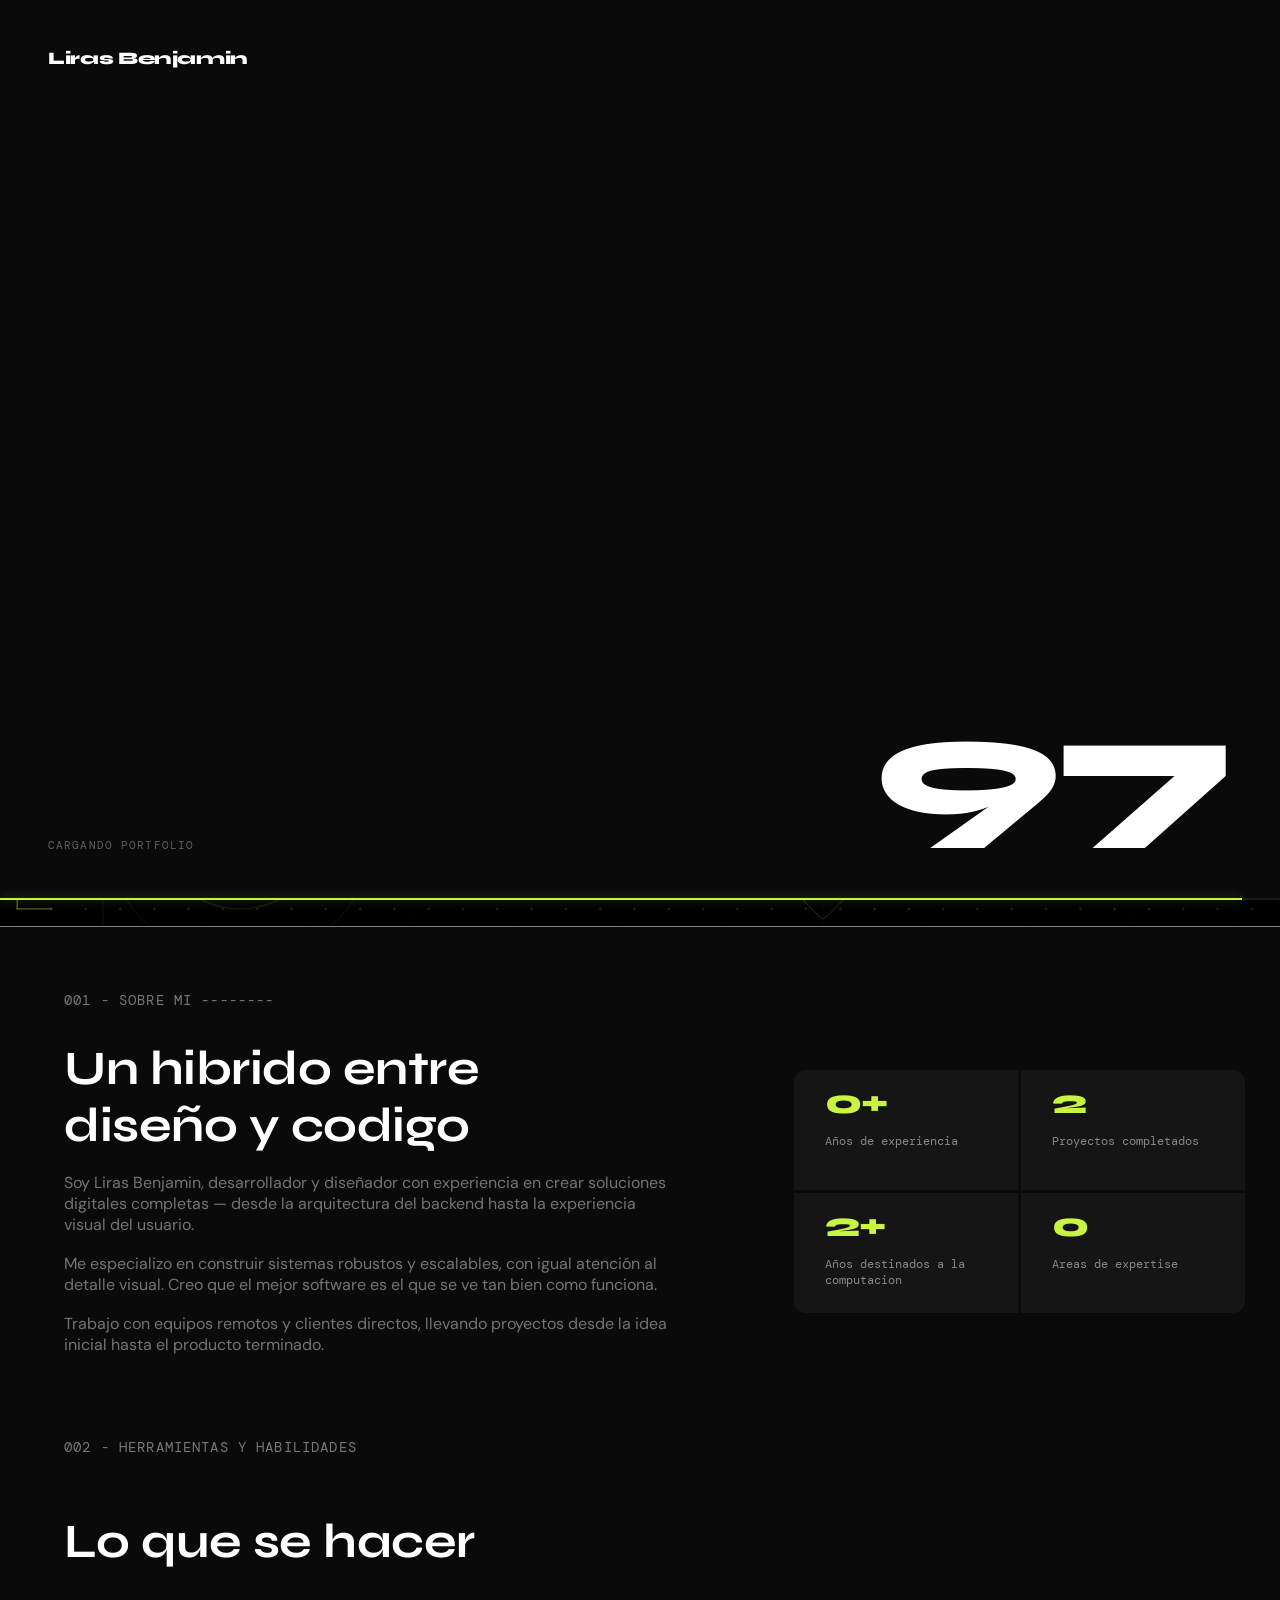
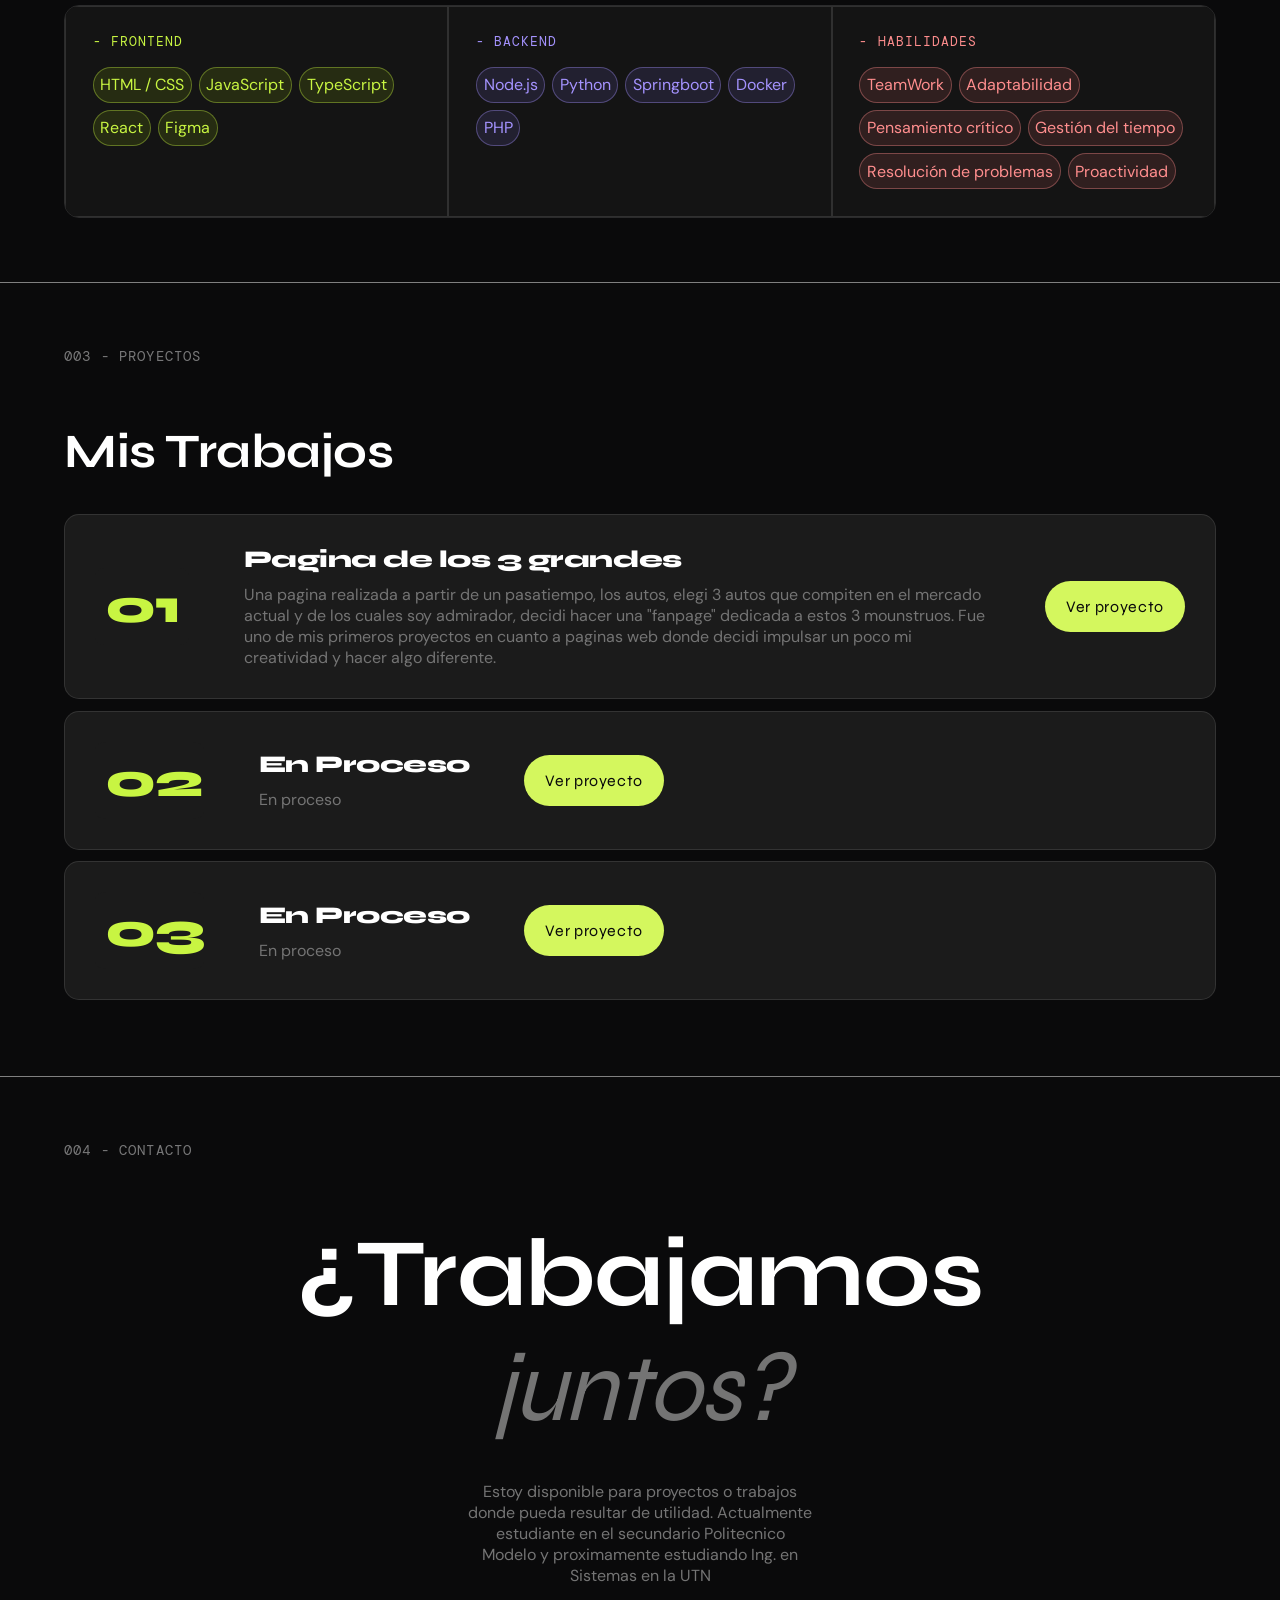
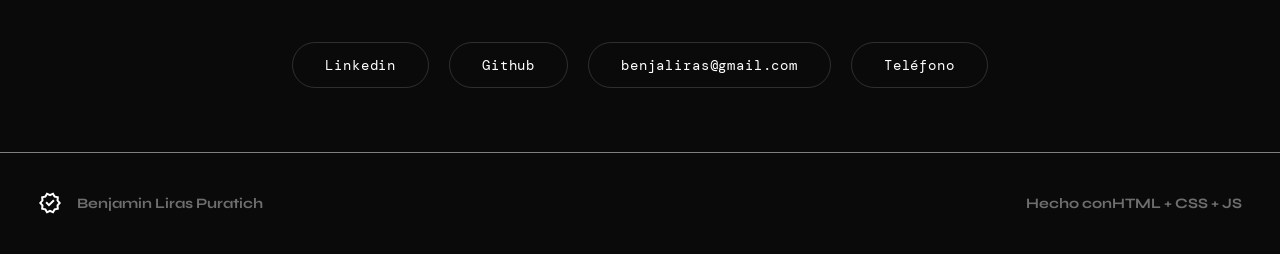
==== commit 73a272a2: "Footer casi terminado" ====
--- a/index.html
+++ b/index.html
@@ -190,14 +190,16 @@
             </div>
         </div>
     </main>
-
-
-
-
-
-
-
-
+    <footer>
+        <div class="contenedor-footer">
+            <svg xmlns="http://www.w3.org/2000/svg" height="24px" viewBox="0 -960 960 960" width="24px" fill="#FFFFFF"><path d="m344-60-76-128-144-32 14-148-98-112 98-112-14-148 144-32 76-128 136 58 136-58 76 128 144 32-14 148 98 112-98 112 14 148-144 32-76 128-136-58-136 58Zm34-102 102-44 104 44 56-96 110-26-10-112 74-84-74-86 10-112-110-24-58-96-102 44-104-44-56 96-110 24 10 112-74 86 74 84-10 114 110 24 58 96Zm102-318Zm-42 142 226-226-56-58-170 170-86-84-56 56 142 142Z"/></svg>
+            <h3 class="nombre-footer">Benjamin Liras Puratich</h3>
+        </div>
+        <div class="contenedor-footer2">
+            <h3 class="detalle-footer">Hecho con </h3>
+            <h3 class="detalle-footer">HTML + CSS + JS</h3>
+        </div>
+    </footer>
 
 
     <script>
--- a/style.css
+++ b/style.css
@@ -383,9 +383,7 @@
 .herramientas-habilidades{
     display: flex;
     flex-direction: column;
-    padding-left: 5%;
-    padding-right: 5%;
-    padding-bottom: 5%;
+    padding: 5%;
     border-bottom: gray solid 1px;
 }
 
@@ -643,3 +641,35 @@
     border-color: #c8f542;
     color: #c8f542;
 }
+
+footer{
+    display: flex;
+    justify-content: flex-start;
+    padding: 3%;
+    border-top: 1px solid gray;
+}
+footer .contenedor-footer{
+    display: flex;
+    justify-content: flex-start;
+    align-items: center;
+    width: 100%;
+}
+
+footer .contenedor-footer2{
+    display: flex;
+    justify-content: flex-end;
+    align-items: center;
+    width: 100%;
+}
+
+footer .nombre-footer{
+    margin-left: 15px;
+    color: rgb(110, 110, 110);
+    font-size: 0.9rem;
+}   
+
+footer .detalle-footer{
+    color: rgb(110, 110, 110);
+    font-size: 0.9rem;
+}
+
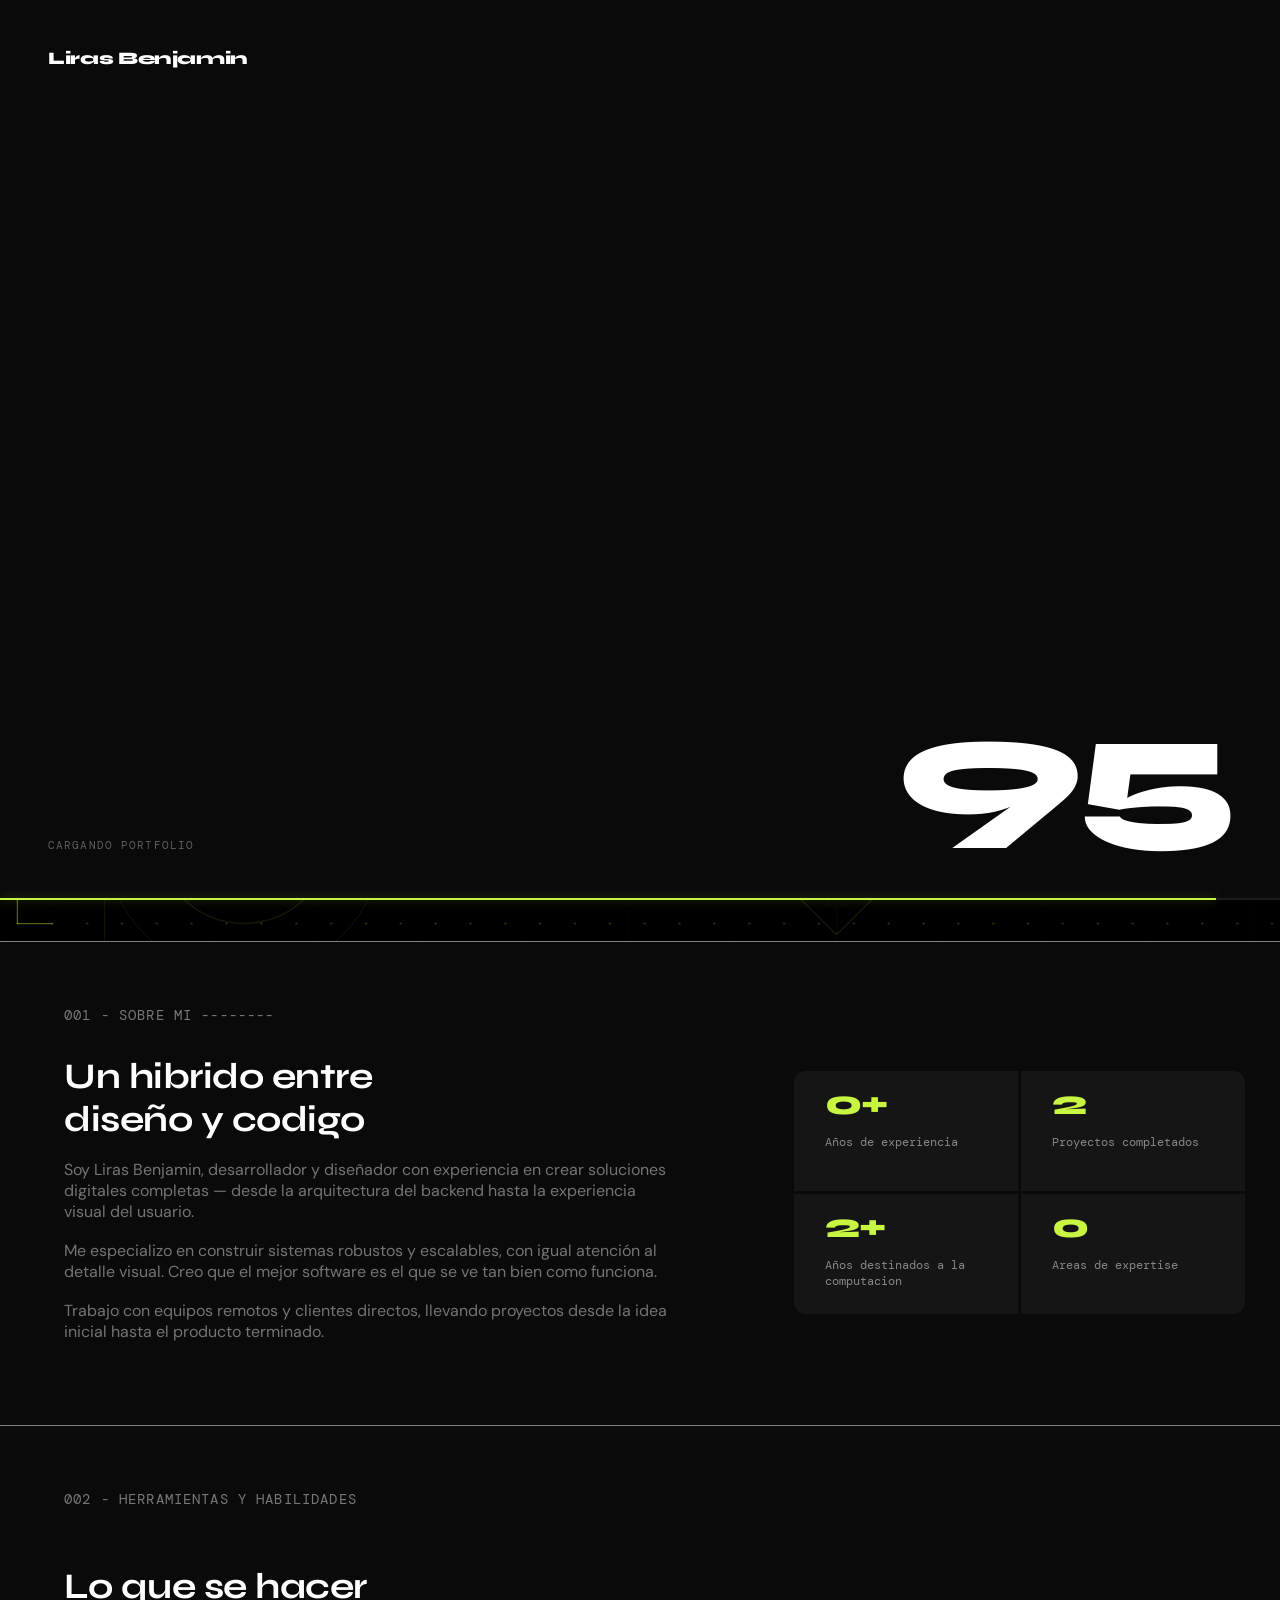
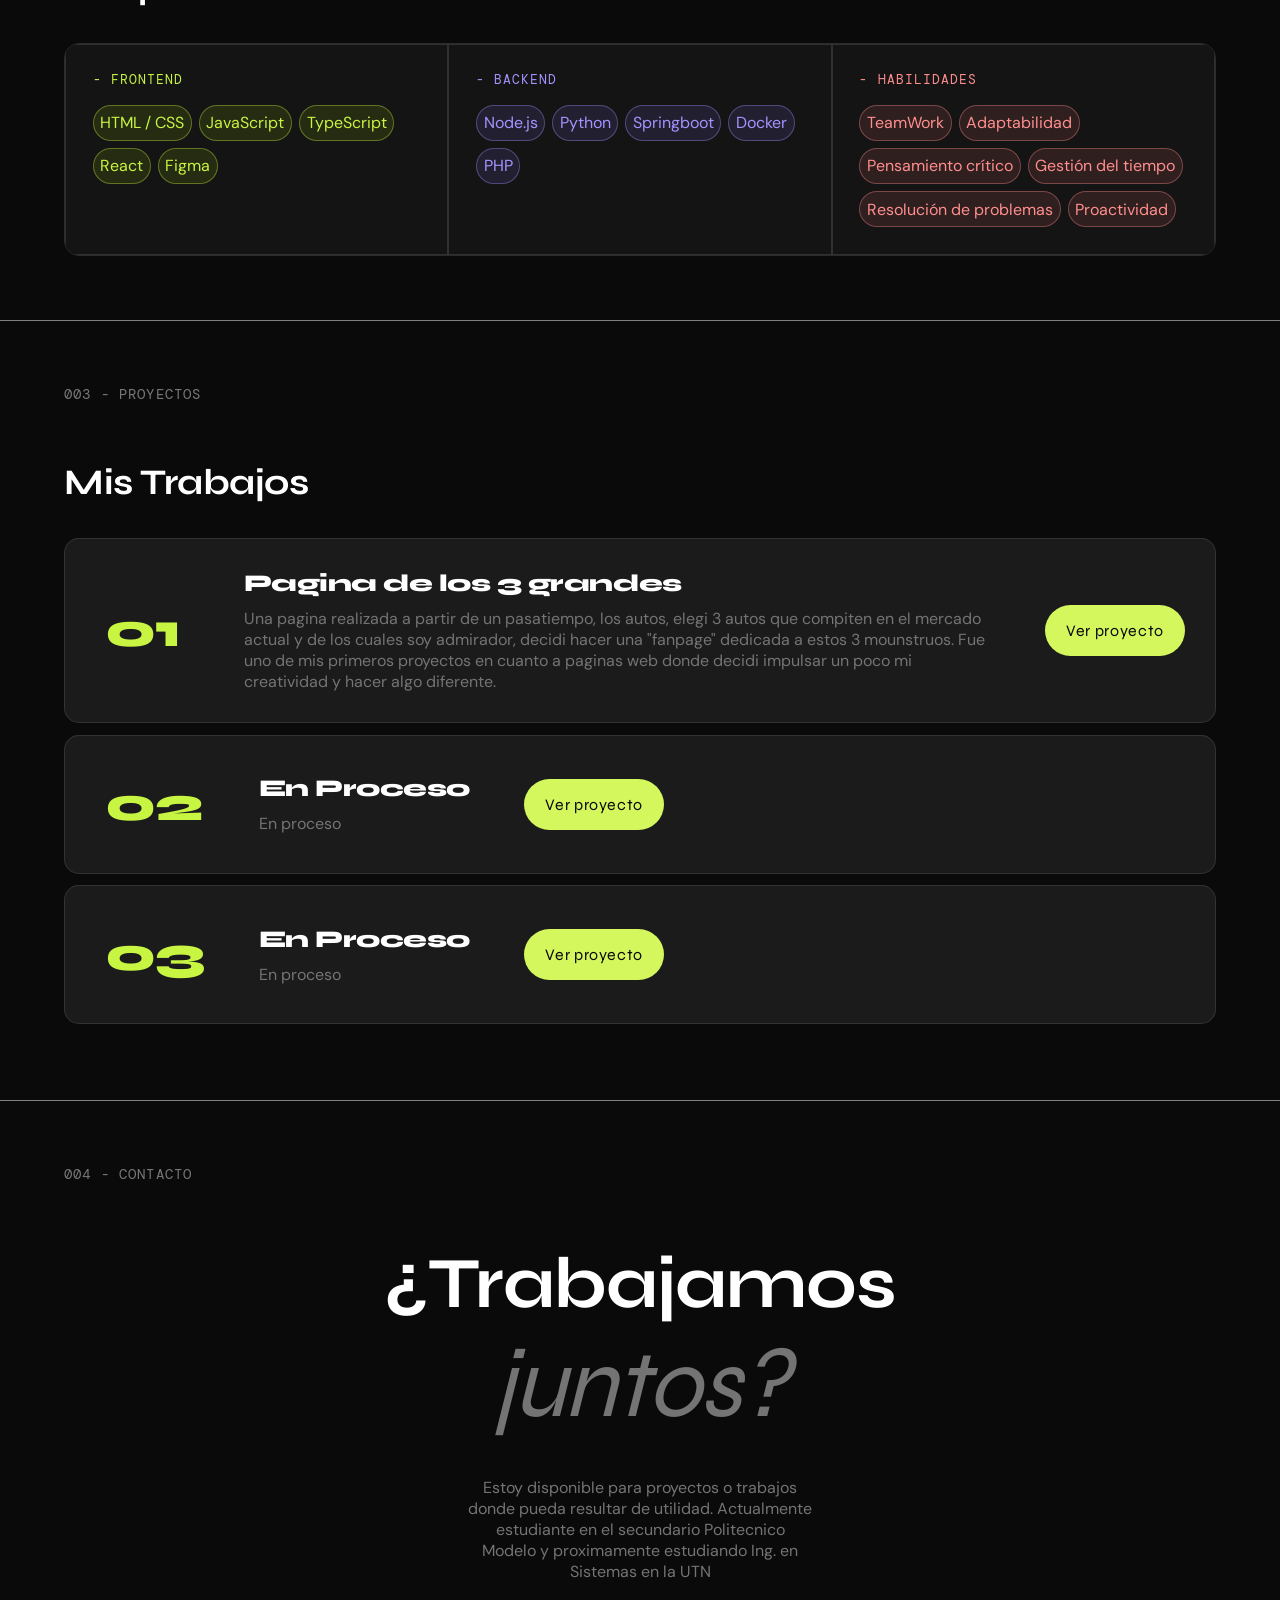
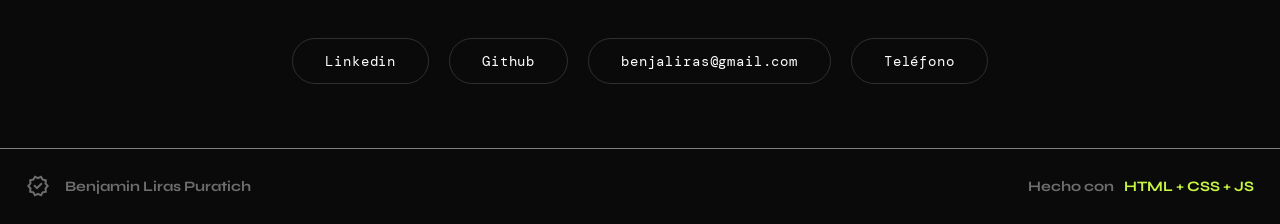
==== commit acff6d5e: "Footer y responsive terminado portafolio realizado" ====
--- a/index.html
+++ b/index.html
@@ -9,7 +9,7 @@
 </head>
 <body>
     <!-- uso id para despues llamarlo mas facil en el script -->
-    <div id="loader">
+    <section id="loader">
     <div class="loader-name">Liras Benjamin</div>
     <div class="loader-bottom">
         <div class="loader-label">Cargando portfolio</div>
@@ -18,22 +18,22 @@
     <div class="loader-bar-track">
         <div class="loader-bar-fill" id="loaderBarFill"></div>
     </div>
-    </div>
+    </section>
     <header>
         <div class="headera">
             <a href="#" class="titulo">Liras Benjamin</a>
-            <nav class="conocimientos">
+            <div class="conocimientos">
             <ul class="listaHeader">
-                <li><a href="">Frontend</a></li>
-                <li><a href="">Backend</a></li>
-                <li><a href="">Diseño Web</a></li>
+                <li><a href="#about-me">About me</a></li>
+                <li><a href="#herramientas-habilidades">Habilidades</a></li>
+                <li><a href="#proyectos">Proyectos</a></li>
             </ul>
-            </nav>
-            <a href="" class="header-cta">Contacto</a>
+            </div>
+            <a href="#contacto" class="header-cta">Contacto</a>
         </div>
     </header>
     <main>
-        <div class="inicio">
+        <section class="inicio" id="inicio">
             <div class="subtitulo">
                 <a>--- AVAILABALE FOR FREELANCE & PROJECTS</a>
             </div>
@@ -46,11 +46,11 @@
                 <p>Diseñador UX/UI, desarrollador backend y frontend. Creo productos digitales que combinan estética con funcionalidad real.</p>
             </div>
             <div class="botones">
-                <a href="" class="btn-primary">Ver proyectos</a>
-                <a href="" class="btn-ghost">Contacto →</a>
-            </div>
-        </div>
-        <div class="about-me">
+                <a href="#proyectos" class="btn-primary">Ver proyectos</a>
+                <a href="#contacto" class="btn-ghost">Contacto →</a>
+            </div>
+        </section>
+        <section class="about-me" id="about-me">
             <div class="detalle">
                 <a href=""> 001 - SOBRE MI --------</a>
             </div>
@@ -85,8 +85,8 @@
                     </div>
                 </div>
             </div>
-        </div>
-        <div class="herramientas-habilidades">
+        </section>
+        <section class="herramientas-habilidades" id="herramientas-habilidades">
             <div class="detalle">
                 <a href="">002 - Herramientas y habilidades</a>
             </div>
@@ -132,8 +132,8 @@
                     </div>
                 </div>
             </div>
-        </div>
-        <div class="proyectos">
+        </section>
+        <section class="proyectos" id="proyectos">
             <div class="detalle">
                 <a href="">003 - Proyectos</a>
             </div>
@@ -168,8 +168,8 @@
                     <div><a href="" class="btn-primary">Ver proyecto</a></div>
                 </div>
             </div>
-        </div>
-        <div class="contacto">
+        </section>
+        <section class="contacto" id="contacto">
             <div class="detalle">
                 <a href="">004 - Contacto</a>
             </div>
@@ -182,22 +182,22 @@
                     <p>Estoy disponible para proyectos o trabajos donde pueda resultar de utilidad. Actualmente estudiante en el secundario Politecnico Modelo y proximamente estudiando Ing. en Sistemas en la UTN</p>
                 </div>
                 <div class="contacto-botones">
-                    <a href="" class="header-cta">Linkedin</a>
-                    <a href="" class="header-cta">Github</a>
-                    <a href="" class="header-cta">benjaliras@gmail.com</a>
-                    <a href="" class="header-cta">Teléfono</a>
-                </div>
-            </div>
-        </div>
+                    <a href="https://ar.linkedin.com/" class="header-cta">Linkedin</a>
+                    <a href="https://github.com/BenjaminLiras" class="header-cta">Github</a>
+                    <a href="mailto:benjaliras@gmail.com" class="header-cta">benjaliras@gmail.com</a>
+                    <a href="https://web.whatsapp.com/" class="header-cta">Teléfono</a>
+                </div>
+            </div>
+        </section>
     </main>
     <footer>
         <div class="contenedor-footer">
-            <svg xmlns="http://www.w3.org/2000/svg" height="24px" viewBox="0 -960 960 960" width="24px" fill="#FFFFFF"><path d="m344-60-76-128-144-32 14-148-98-112 98-112-14-148 144-32 76-128 136 58 136-58 76 128 144 32-14 148 98 112-98 112 14 148-144 32-76 128-136-58-136 58Zm34-102 102-44 104 44 56-96 110-26-10-112 74-84-74-86 10-112-110-24-58-96-102 44-104-44-56 96-110 24 10 112-74 86 74 84-10 114 110 24 58 96Zm102-318Zm-42 142 226-226-56-58-170 170-86-84-56 56 142 142Z"/></svg>
+            <svg xmlns="http://www.w3.org/2000/svg" height="24px" viewBox="0 -960 960 960" width="24px" fill="#6E6E6E"><path d="m344-60-76-128-144-32 14-148-98-112 98-112-14-148 144-32 76-128 136 58 136-58 76 128 144 32-14 148 98 112-98 112 14 148-144 32-76 128-136-58-136 58Zm34-102 102-44 104 44 56-96 110-26-10-112 74-84-74-86 10-112-110-24-58-96-102 44-104-44-56 96-110 24 10 112-74 86 74 84-10 114 110 24 58 96Zm102-318Zm-42 142 226-226-56-58-170 170-86-84-56 56 142 142Z"/></svg>
             <h3 class="nombre-footer">Benjamin Liras Puratich</h3>
         </div>
         <div class="contenedor-footer2">
             <h3 class="detalle-footer">Hecho con </h3>
-            <h3 class="detalle-footer">HTML + CSS + JS</h3>
+            <h3 class="detalle-verde-footer">HTML + CSS + JS</h3>
         </div>
     </footer>
 
--- a/style.css
+++ b/style.css
@@ -98,7 +98,7 @@
     to   { opacity: 1; transform: translateY(0); }
 }
 
-/* ── Styles de la pagina en si ── */
+/*      STYLES DE LA PAGINA EN SI      */
 
 body {
     font-family: 'DM Sans', sans-serif;
@@ -108,6 +108,8 @@
 h1, h2, h3 {
     font-family: 'Syne', sans-serif;
 }
+
+/*           HEADER           */
 
 header {
     position: fixed;
@@ -135,7 +137,6 @@
     text-decoration: none;
 }
 
-
 .conocimientos {
     display: flex;
     align-items: center;
@@ -183,6 +184,8 @@
     /* padding-top: 13%; */
     width: 100%;
 }
+
+/*           INICIO           */
 
 main .inicio{
     display: flex;
@@ -224,8 +227,7 @@
 main .inicio .descripcion{
     padding-top: 1%;
     color: rgb(116, 116, 116);
-    font-family: 'DM Mono', monospace;
-    font-size: 0.75rem;
+    font-size: 1rem;
     letter-spacing: 0.08em;
     width: 35%;
 }
@@ -275,11 +277,15 @@
     color: #e8e6e1;;
 }
 
+/*           ABOUT ME           */
+
 .about-me{
     display: flex;
     flex-direction: column;
     padding-top: 5%;
     padding-left: 5%;
+    padding-bottom: 5%;
+    border-bottom: gray solid 1px;
 }
 
 .about-me .detalle a{
@@ -380,6 +386,8 @@
     margin-left: 10%;
 }
 
+/*           HERRAMIENTAS y HABILIDADES           */
+
 .herramientas-habilidades{
     display: flex;
     flex-direction: column;
@@ -485,6 +493,8 @@
     color: #ff8e8e;
 }
 
+/*           PROYECTOS            */
+
 .proyectos{
     display: flex;
     flex-direction: column;
@@ -564,6 +574,8 @@
     flex-shrink: 0; /*Evita que el botón se achique porque le pinta*/
 }
 
+/*           CONTACTO            */
+
 .contacto{
     display: flex;
     flex-direction: column;
@@ -642,10 +654,12 @@
     color: #c8f542;
 }
 
+/*           FOOTER           */
+
 footer{
     display: flex;
     justify-content: flex-start;
-    padding: 3%;
+    padding: 2%;
     border-top: 1px solid gray;
 }
 footer .contenedor-footer{
@@ -673,3 +687,249 @@
     font-size: 0.9rem;
 }
 
+footer .detalle-verde-footer{
+    padding-left: 10px;
+    color: #c8f542;
+    font-size: 0.9rem;
+}
+
+
+
+/*    RESPONSIVE — TABLET   768px    */
+@media (max-width: 768px) {
+
+    /*           HEADER           */
+    .headera {
+        padding: 1rem 1.5rem;
+    }
+    .listaHeader {
+        gap: 1.2rem;
+    }
+
+    /*           INICIO           */
+    main .inicio {
+        padding: 140px 40px 80px;
+    }
+    main .inicio .titulos .grande {
+        font-size: 5em;
+    }
+    main .inicio .titulos .medio {
+        font-size: 3em;
+    }
+    main .inicio .descripcion {
+        width: 70%;
+    }
+
+    /*           ABOUT ME           */
+    .about-me .contenedor-about {
+        flex-direction: column;
+        gap: 2rem;
+        margin-right: 5%;
+    }
+    .about-me .contenedor-about .info {
+        max-width: 100%;
+    }
+    .grid-about {
+        width: 100%;
+    }
+
+    /*           HERRAMIENTAS y HABILIDADES           */
+    .grid-herramientas {
+        grid-template-columns: 1fr;
+    }
+
+    /*           PROYECTOS            */
+    .proyectos .porque {
+        flex-wrap: wrap;
+        gap: 1rem;
+    }
+    .proyectos .porque .numero {
+        font-size: 2.5em;
+        max-width: none;
+    }
+    .proyectos .porque .porque-columna {
+        max-width: 100%;
+    }
+    .porque .btn-primary {
+        margin-left: 0;
+        width: auto;
+    }
+
+    /*           CONTACTO            */
+    .contacto .titulos {
+        font-size: 2.2em;
+        text-align: center;
+    }
+    .contacto .descripcion {
+        max-width: 70%;
+    }
+    .contacto .contacto-botones {
+        flex-wrap: wrap;
+        justify-content: center;
+    }
+
+    /*           FOOTER           */
+    footer {
+        flex-direction: column;
+        gap: 20px;
+        padding: 3%;
+    }
+    footer .contenedor-footer {
+        justify-content: center;
+    }
+    footer .contenedor-footer2 {
+        justify-content: center;
+    }
+}
+
+
+   /*       RESPONSIVE — MOBILE  480PX */
+@media (max-width: 480px) {
+
+    /*           HEADER           */
+    .conocimientos {
+        display: none;
+    }
+    .headera {
+        padding: 1rem 1.25rem;
+    }
+
+    /*           INICIO           */
+    main .inicio {
+        padding: 110px 24px 60px;
+        background-size: cover;
+        background-position: center;
+    }
+    main .inicio .subtitulo {
+        font-size: 0.72rem;
+    }
+    main .inicio .titulos .grande {
+        font-size: 3.2em;
+    }
+    main .inicio .titulos .medio {
+        font-size: 2em;
+    }
+    main .inicio .descripcion {
+        width: 100%;
+        font-size: 0.9rem;
+    }
+    .botones {
+        flex-direction: column;
+        gap: 12px;
+        padding-top: 1.5rem;
+    }
+    .btn-primary {
+        text-align: center;
+        width: 100%;
+    }
+    .btn-ghost {
+        text-align: center;
+        width: 100%;
+    }
+
+    /*           ABOUT ME           */
+    .about-me {
+        padding: 10% 5%;
+    }
+    .about-me .contenedor-about .info .titulo-info {
+        font-size: 1.3em;
+    }
+    .grid-about {
+        grid-template-columns: repeat(2, 1fr);
+    }
+    .item {
+        height: 100px;
+    }
+    .item h1 {
+        font-size: 26px;
+    }
+
+    /*           HERRAMIENTAS y HABILIDADES           */
+    .herramientas-habilidades {
+        padding: 10% 5%;
+    }
+    .grid-herramientas {
+        grid-template-columns: 1fr;
+        border-radius: 10px;
+    }
+    .grid-herramientas .card-herramientas {
+        padding: 6% 5%;
+    }
+    .item2 {
+        font-size: 0.78rem;
+        padding: 4px 10px;
+    }
+    .item2-backend {
+        font-size: 0.78rem;
+        padding: 4px 10px;
+    }
+    .item2-habilidades {
+        font-size: 0.78rem;
+        padding: 4px 10px;
+    }
+
+    /*           PROYECTOS            */
+    .proyectos {
+        padding: 10% 5%;
+    }
+    .proyectos .card-proyecto {
+        padding: 20px 16px;
+    }
+    .proyectos .porque {
+        flex-direction: column;
+        align-items: flex-start;
+        gap: 0.75rem;
+    }
+    .proyectos .porque .numero {
+        font-size: 2em;
+        padding: 6px 12px;
+    }
+    .proyectos .porque .porque-columna h1 {
+        font-size: 1.15em;
+    }
+    .proyectos .porque .porque-columna .descripcion-porque p {
+        font-size: 0.88rem;
+    }
+    .porque .btn-primary {
+        width: 100%;
+        text-align: center;
+    }
+
+    /*           CONTACTO            */
+    .contacto {
+        padding: 10% 5%;
+    }
+    .contacto .titulos {
+        font-size: 1.6em;
+        padding-top: 8%;
+    }
+    .contacto .titulos .medio {
+        font-size: 1.5em;
+    }
+    .contacto .descripcion {
+        max-width: 100%;
+    }
+    .contacto .contacto-botones {
+        flex-direction: column;
+        align-items: center;
+        gap: 12px;
+    }
+    .contacto .contacto-botones a {
+        width: 100%;
+        text-align: center;
+    }
+
+    footer {
+        padding: 4% 5%;
+        gap: 10px;
+    }
+    footer .nombre-footer {
+        font-size: 0.78rem;
+    }
+    footer .detalle-footer {
+        font-size: 0.78rem;
+    }
+    footer .detalle-verde-footer {
+        font-size: 0.78rem;
+    }
+}
